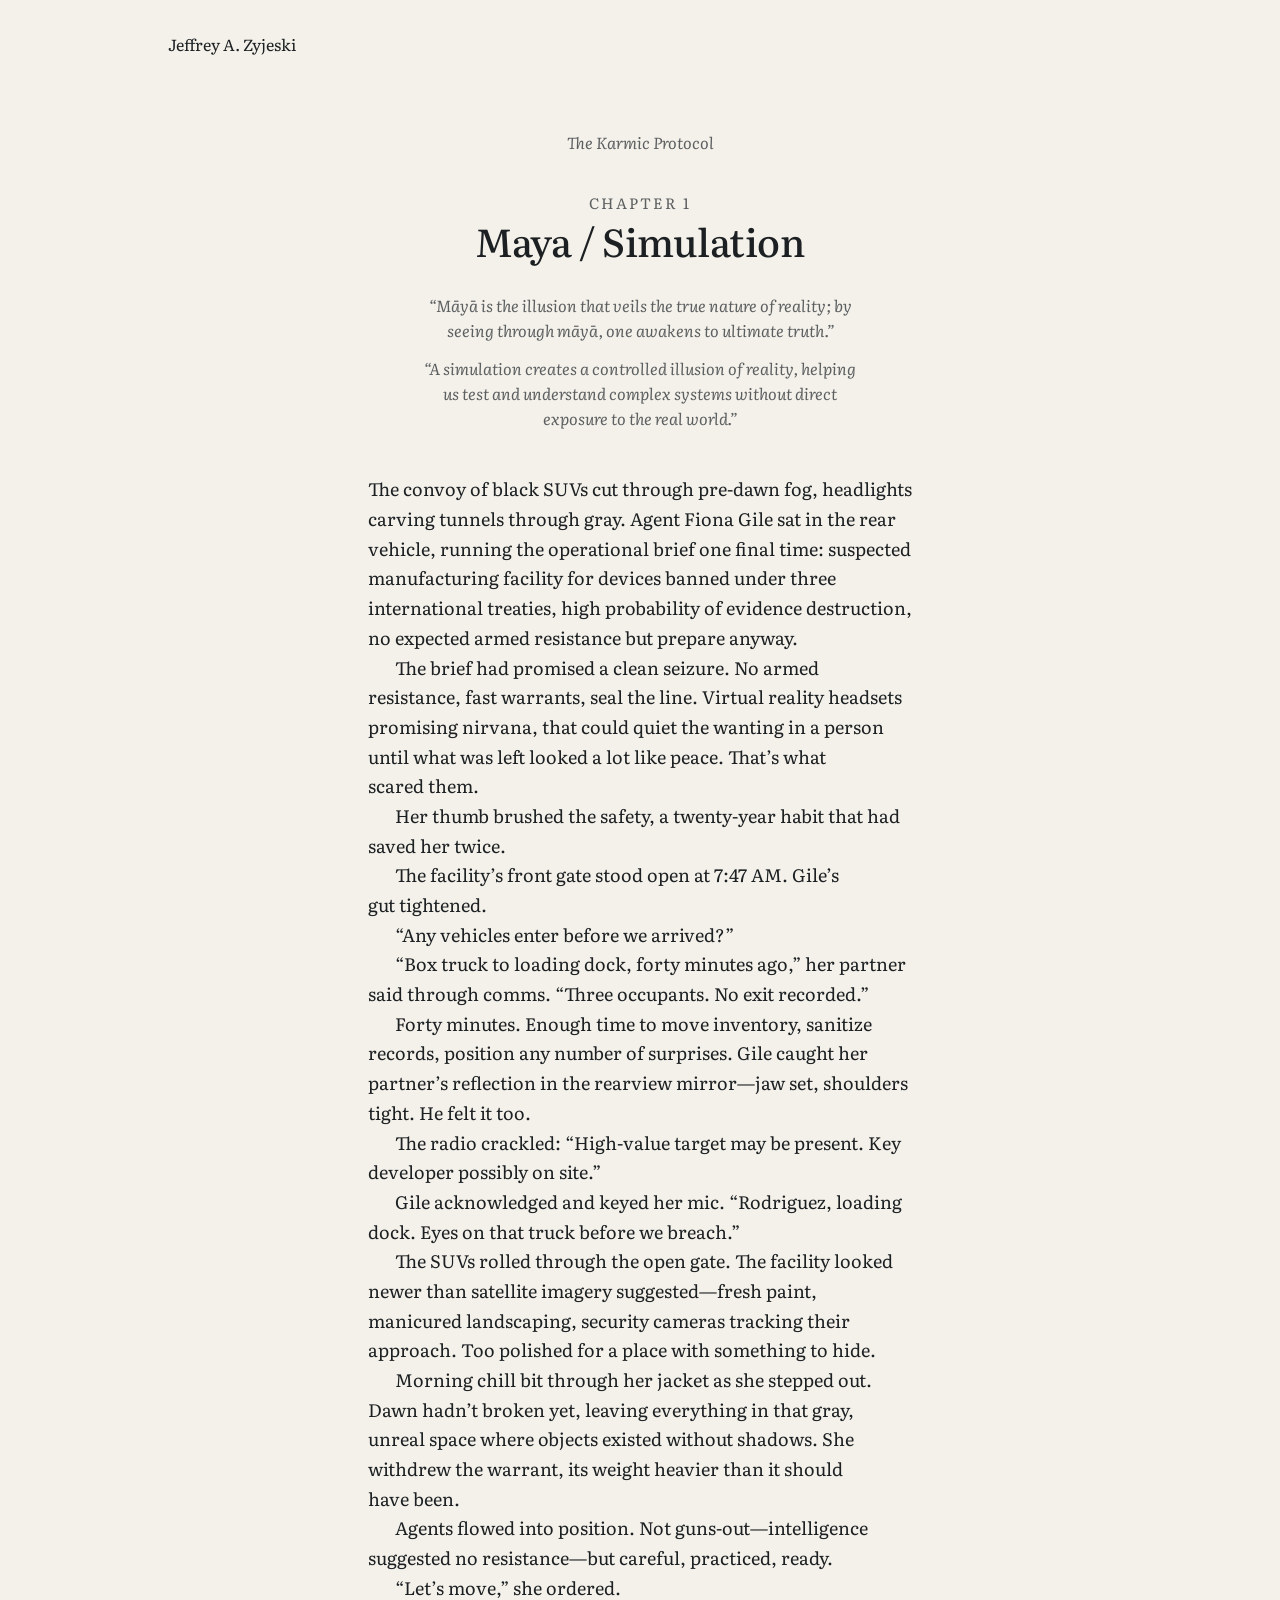
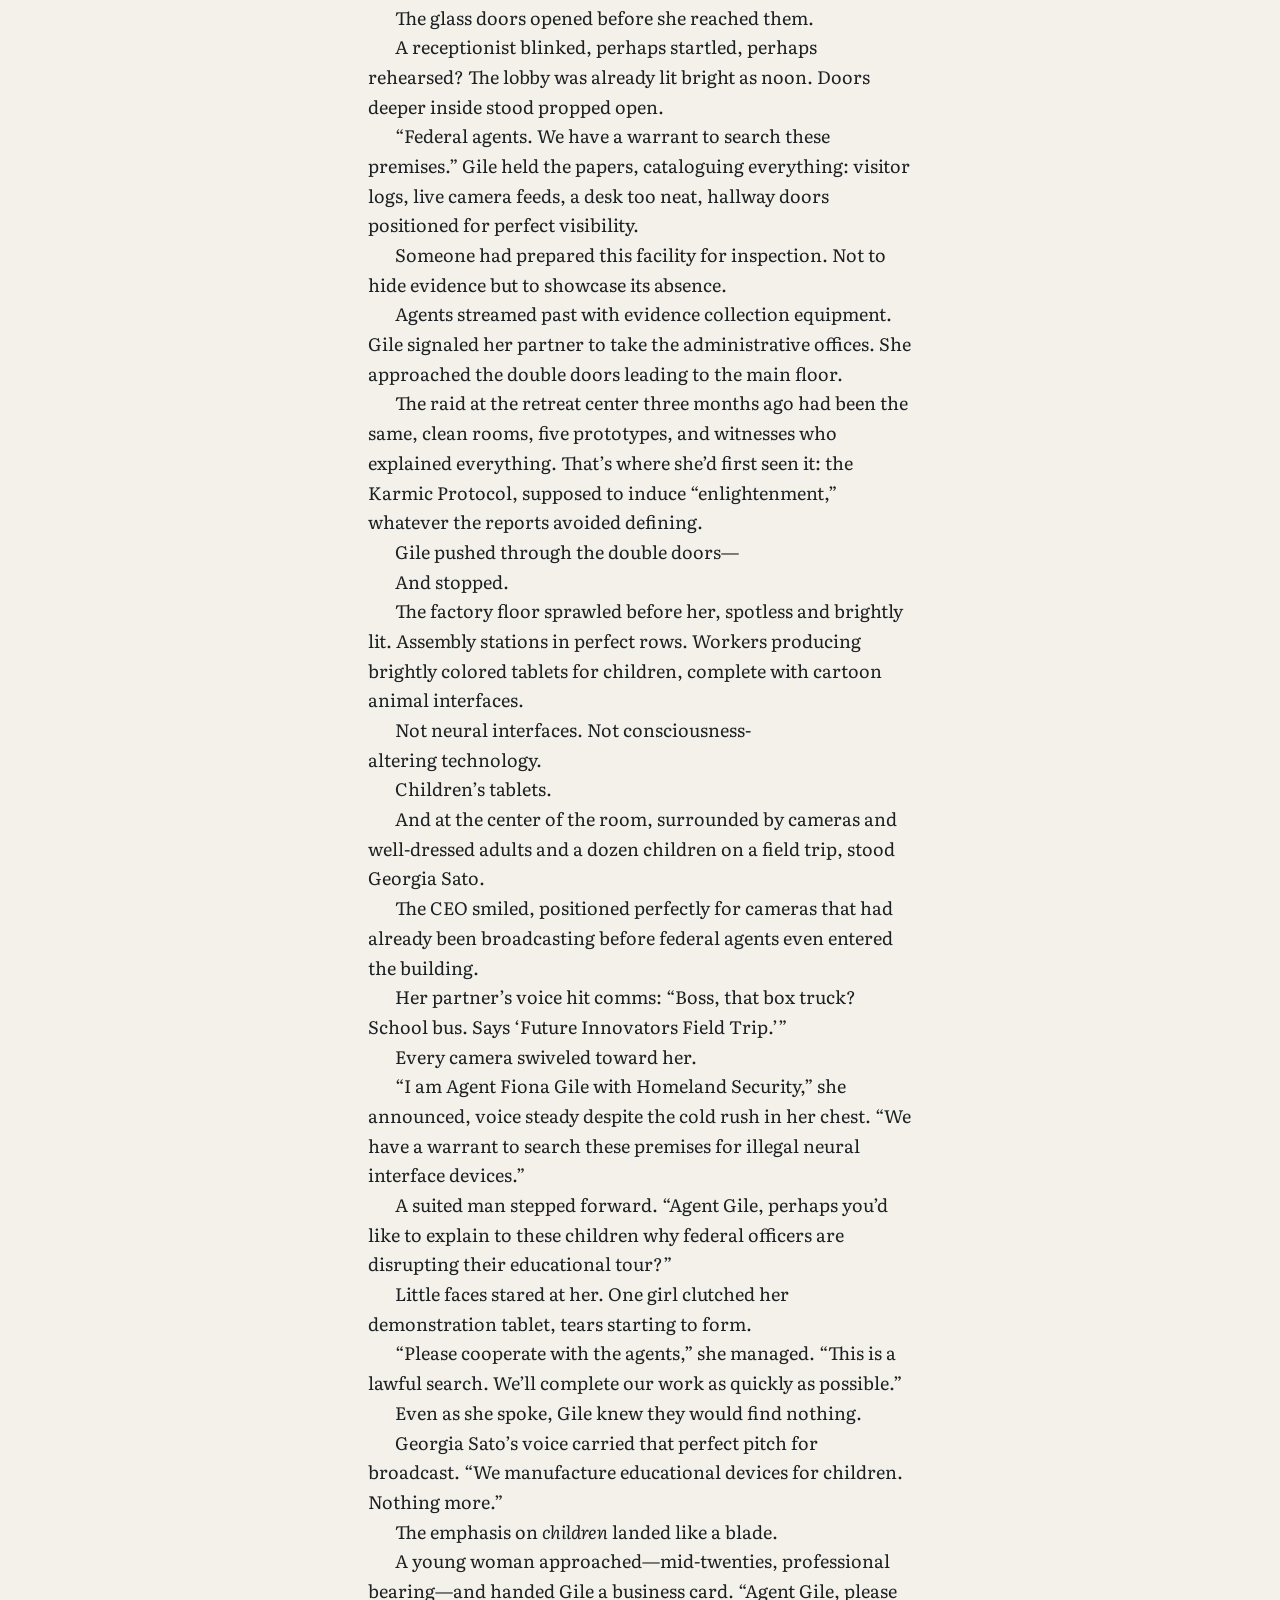
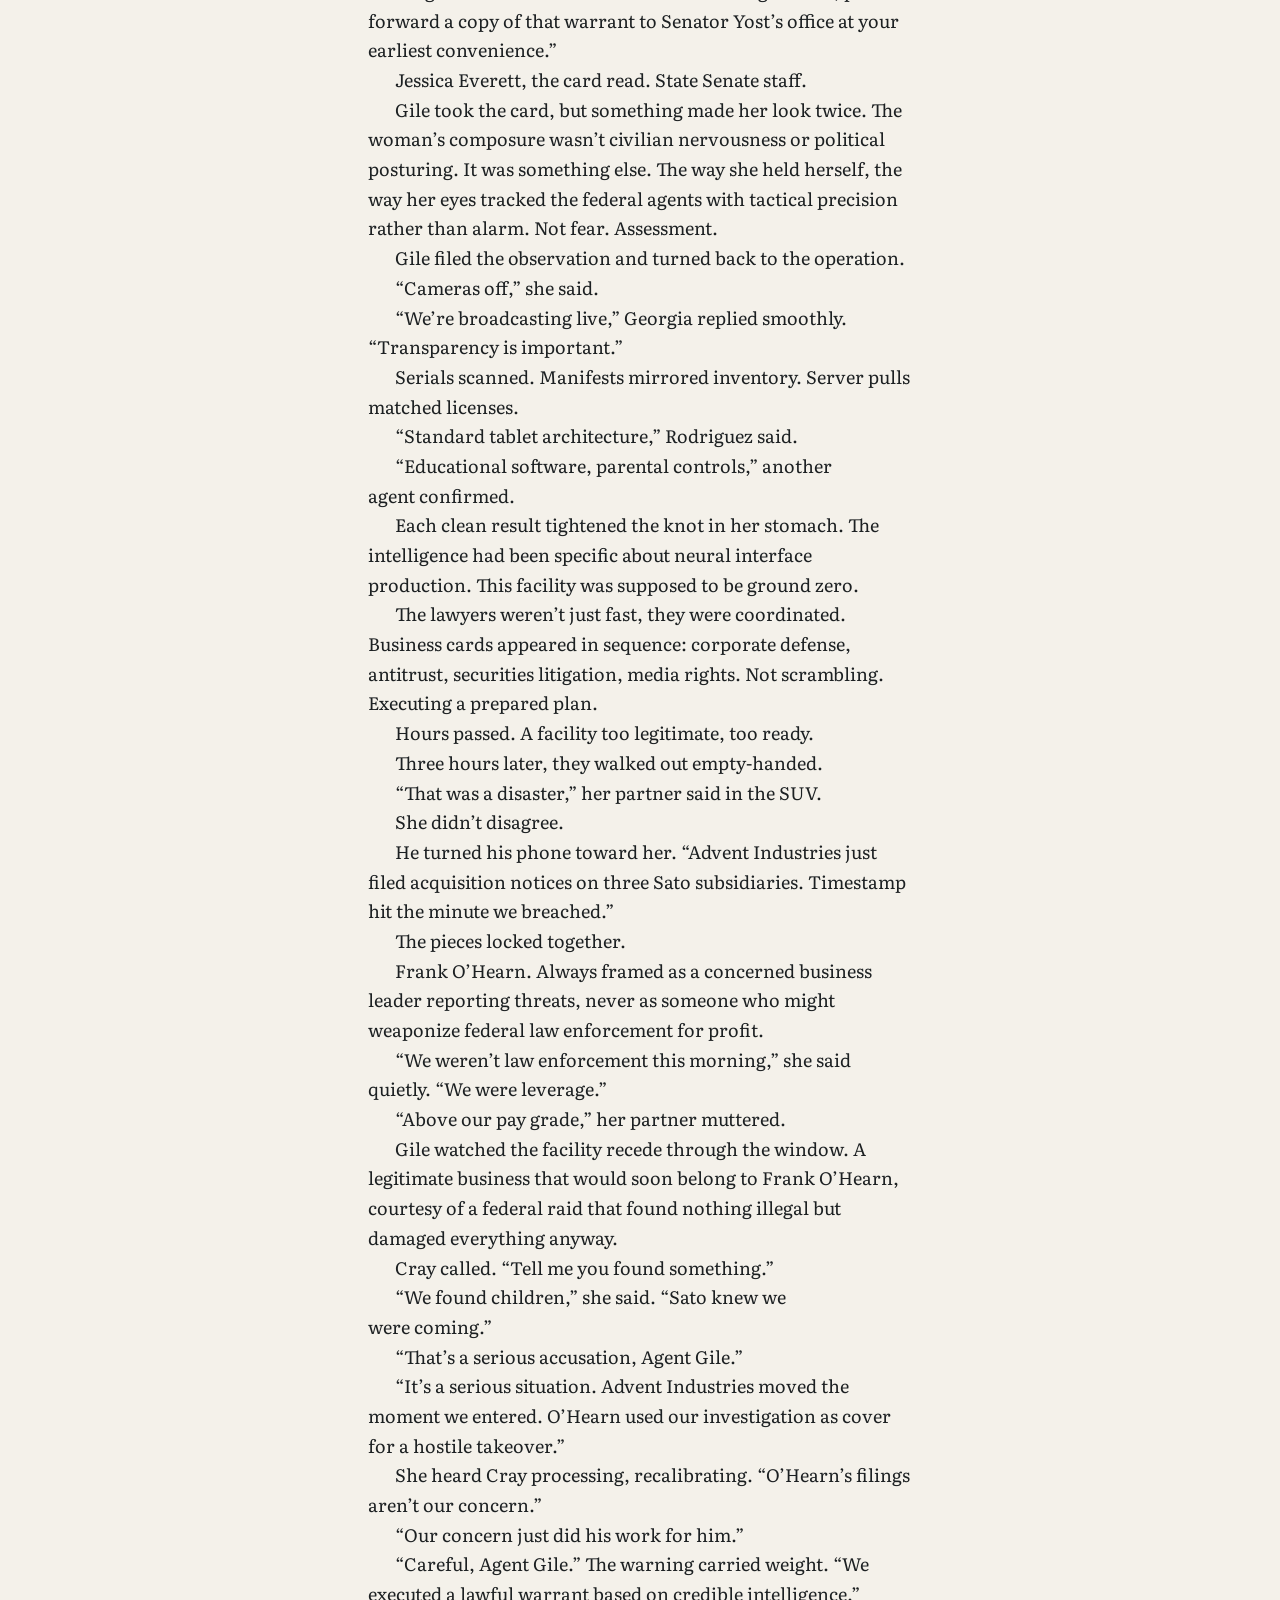
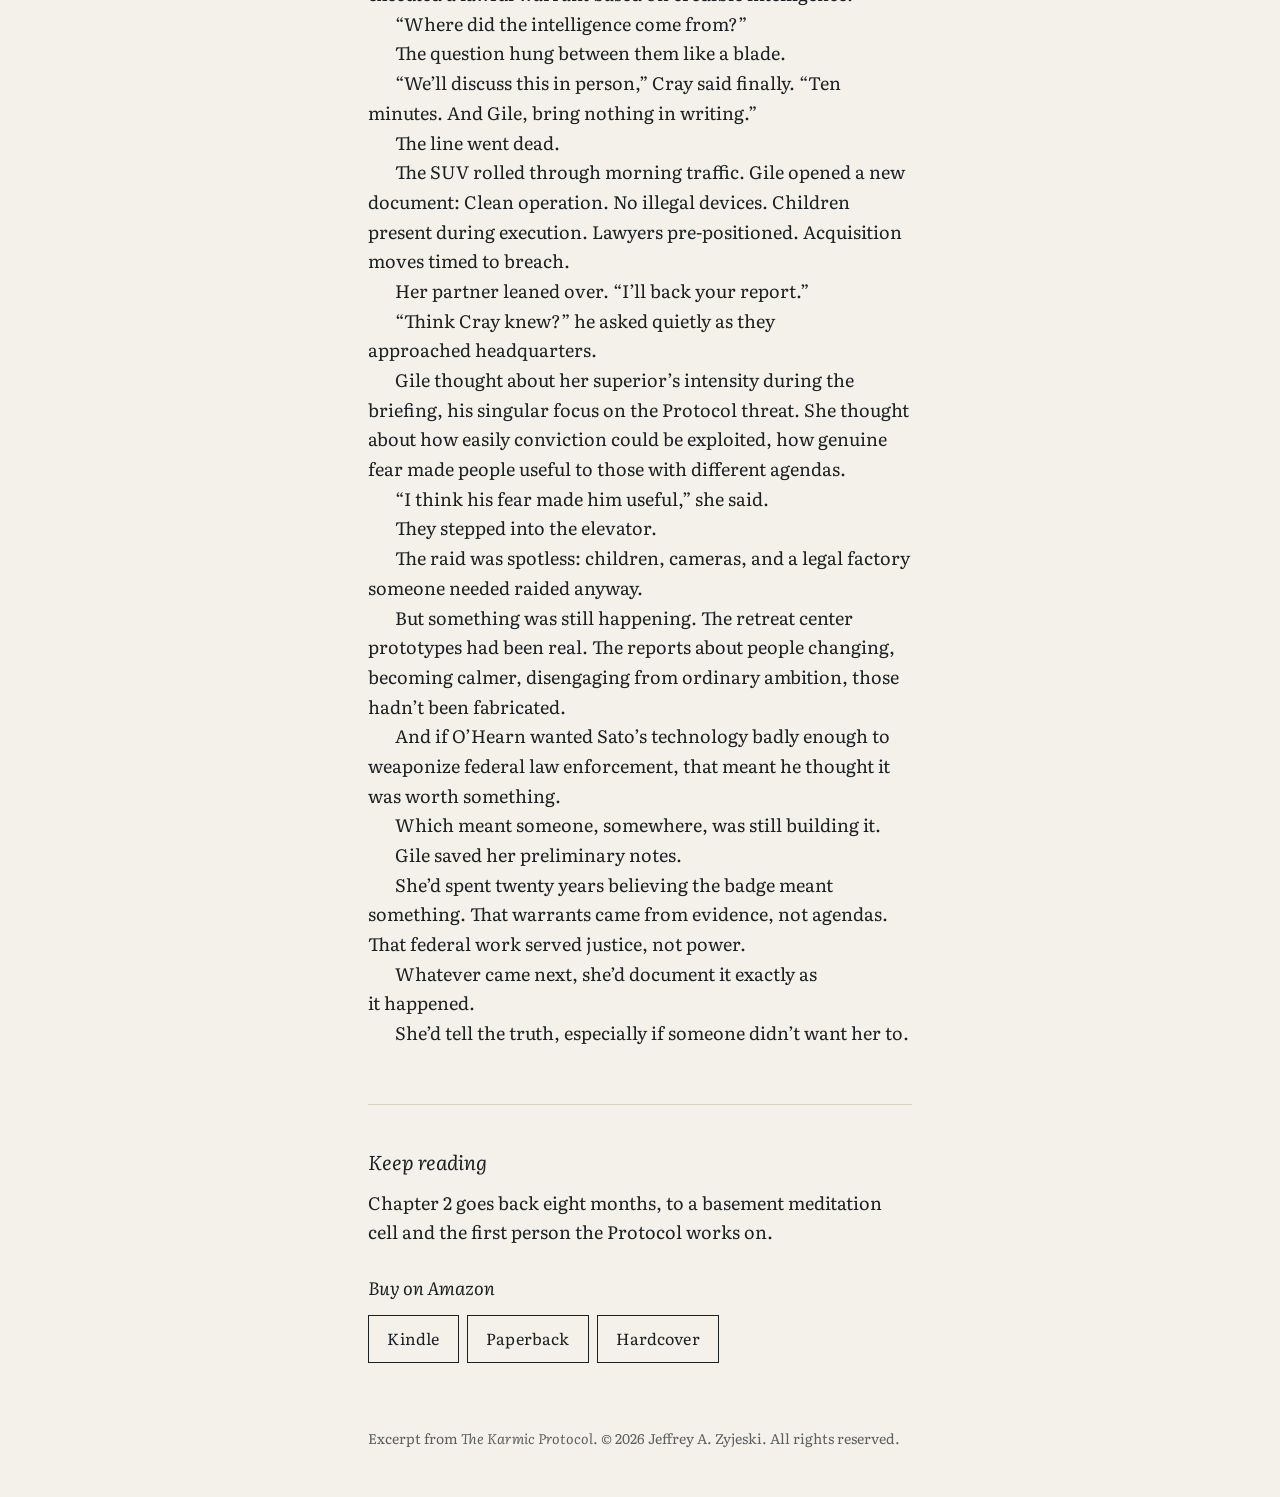
==== chapter-one.html @ 4e7bd416 "Add Chapter 1 excerpt page Full text of Chapter 1 from the KDP interior, set as book pages with the " ====
<!doctype html>
<html lang="en">
<head>
<meta charset="utf-8">
<meta name="viewport" content="width=device-width, initial-scale=1">
<title>Chapter 1 · The Karmic Protocol</title>
<meta name="description" content="Read the first chapter of The Karmic Protocol, a techno-spiritual thriller by Jeffrey A. Zyjeski.">
<link rel="canonical" href="https://thekarmicprotocol.com/chapter-one">
<link rel="preload" href="/fonts/literata-latin-opsz-normal.woff2" as="font" type="font/woff2" crossorigin>
<link rel="stylesheet" href="/styles.css">
<link rel="icon" href="/favicon.ico" sizes="48x48">
<link rel="icon" href="/icon.png" type="image/png">
<link rel="apple-touch-icon" href="/apple-touch-icon.png">
<meta name="theme-color" content="#f4f1ea">

<meta property="og:type" content="article">
<meta property="og:site_name" content="The Karmic Protocol">
<meta property="og:title" content="Chapter 1 of The Karmic Protocol">
<meta property="og:description" content="A federal raid on a factory that turns out to make children’s tablets. Read the opening chapter of Jeffrey A. Zyjeski’s techno-spiritual thriller.">
<meta property="og:url" content="https://thekarmicprotocol.com/chapter-one">
<meta property="og:image" content="https://thekarmicprotocol.com/og.jpg">
<meta property="og:image:width" content="1200">
<meta property="og:image:height" content="630">
<meta property="og:image:alt" content="Cover of The Karmic Protocol by Jeffrey A. Zyjeski">
<meta name="twitter:card" content="summary_large_image">
</head>
<body>
<div class="page">

  <header class="site-header">
    <a href="/">Jeffrey A. Zyjeski</a>
  </header>

  <main class="reading">

    <header class="chapter-head">
      <p class="from"><a href="/"><cite>The Karmic Protocol</cite></a></p>
      <h1><span class="chapter-number">Chapter 1</span> Maya / Simulation</h1>
      <div class="epigraphs">
        <p>“Māyā is the illusion that veils the true nature of reality; by seeing through māyā, one awakens to ultimate truth.”</p>
        <p>“A simulation creates a controlled illusion of reality, helping us test and understand complex systems without direct exposure to the real world.”</p>
      </div>
    </header>

    <article class="chapter-text">
        <p>The convoy of black SUVs cut through pre-dawn fog, headlights carving tunnels through gray. Agent Fiona Gile sat in the rear vehicle, running the operational brief one final time: suspected manufacturing facility for devices banned under three international treaties, high probability of evidence destruction, no expected armed resistance but prepare anyway.</p>
        <p>The brief had promised a clean seizure. No armed resistance, fast warrants, seal the line. Virtual reality headsets promising nirvana, that could quiet the wanting in a person until what was left looked a lot like peace. That’s what scared them.</p>
        <p>Her thumb brushed the safety, a twenty-year habit that had saved her twice.</p>
        <p>The facility’s front gate stood open at 7:47 AM. Gile’s gut tightened.</p>
        <p>“Any vehicles enter before we arrived?”</p>
        <p>“Box truck to loading dock, forty minutes ago,” her partner said through comms. “Three occupants. No exit recorded.”</p>
        <p>Forty minutes. Enough time to move inventory, sanitize records, position any number of surprises. Gile caught her partner’s reflection in the rearview mirror—jaw set, shoulders tight. He felt it too.</p>
        <p>The radio crackled: “High-value target may be present. Key developer possibly on site.”</p>
        <p>Gile acknowledged and keyed her mic. “Rodriguez, loading dock. Eyes on that truck before we breach.”</p>
        <p>The SUVs rolled through the open gate. The facility looked newer than satellite imagery suggested—fresh paint, manicured landscaping, security cameras tracking their approach. Too polished for a place with something to hide.</p>
        <p>Morning chill bit through her jacket as she stepped out. Dawn hadn’t broken yet, leaving everything in that gray, unreal space where objects existed without shadows. She withdrew the warrant, its weight heavier than it should have been.</p>
        <p>Agents flowed into position. Not guns-out—intelligence suggested no resistance—but careful, practiced, ready.</p>
        <p>“Let’s move,” she ordered.</p>
        <p>The glass doors opened before she reached them.</p>
        <p>A receptionist blinked, perhaps startled, perhaps rehearsed? The lobby was already lit bright as noon. Doors deeper inside stood propped open.</p>
        <p>“Federal agents. We have a warrant to search these premises.” Gile held the papers, cataloguing everything: visitor logs, live camera feeds, a desk too neat, hallway doors positioned for perfect visibility.</p>
        <p>Someone had prepared this facility for inspection. Not to hide evidence but to showcase its absence.</p>
        <p>Agents streamed past with evidence collection equipment. Gile signaled her partner to take the administrative offices. She approached the double doors leading to the main floor.</p>
        <p>The raid at the retreat center three months ago had been the same, clean rooms, five prototypes, and witnesses who explained everything. That’s where she’d first seen it: the Karmic Protocol, supposed to induce “enlightenment,” whatever the reports avoided defining.</p>
        <p>Gile pushed through the double doors—</p>
        <p>And stopped.</p>
        <p>The factory floor sprawled before her, spotless and brightly lit. Assembly stations in perfect rows. Workers producing brightly colored tablets for children, complete with cartoon animal interfaces.</p>
        <p>Not neural interfaces. Not consciousness-altering technology.</p>
        <p>Children’s tablets.</p>
        <p>And at the center of the room, surrounded by cameras and well-dressed adults and a dozen children on a field trip, stood Georgia Sato.</p>
        <p>The CEO smiled, positioned perfectly for cameras that had already been broadcasting before federal agents even entered the building.</p>
        <p>Her partner’s voice hit comms: “Boss, that box truck? School bus. Says ‘Future Innovators Field Trip.’”</p>
        <p>Every camera swiveled toward her.</p>
        <p>“I am Agent Fiona Gile with Homeland Security,” she announced, voice steady despite the cold rush in her chest. “We have a warrant to search these premises for illegal neural interface devices.”</p>
        <p>A suited man stepped forward. “Agent Gile, perhaps you’d like to explain to these children why federal officers are disrupting their educational tour?”</p>
        <p>Little faces stared at her. One girl clutched her demonstration tablet, tears starting to form.</p>
        <p>“Please cooperate with the agents,” she managed. “This is a lawful search. We’ll complete our work as quickly as possible.”</p>
        <p>Even as she spoke, Gile knew they would find nothing.</p>
        <p>Georgia Sato’s voice carried that perfect pitch for broadcast. “We manufacture educational devices for children. Nothing more.”</p>
        <p>The emphasis on <em>children</em> landed like a blade.</p>
        <p>A young woman approached—mid-twenties, professional bearing—and handed Gile a business card. “Agent Gile, please forward a copy of that warrant to Senator Yost’s office at your earliest convenience.”</p>
        <p>Jessica Everett, the card read. State Senate staff.</p>
        <p>Gile took the card, but something made her look twice. The woman’s composure wasn’t civilian nervousness or political posturing. It was something else. The way she held herself, the way her eyes tracked the federal agents with tactical precision rather than alarm. Not fear. Assessment.</p>
        <p>Gile filed the observation and turned back to the operation.</p>
        <p>“Cameras off,” she said.</p>
        <p>“We’re broadcasting live,” Georgia replied smoothly. “Transparency is important.”</p>
        <p>Serials scanned. Manifests mirrored inventory. Server pulls matched licenses.</p>
        <p>“Standard tablet architecture,” Rodriguez said.</p>
        <p>“Educational software, parental controls,” another agent confirmed.</p>
        <p>Each clean result tightened the knot in her stomach. The intelligence had been specific about neural interface production. This facility was supposed to be ground zero.</p>
        <p>The lawyers weren’t just fast, they were coordinated. Business cards appeared in sequence: corporate defense, antitrust, securities litigation, media rights. Not scrambling. Executing a prepared plan.</p>
        <p>Hours passed. A facility too legitimate, too ready.</p>
        <p>Three hours later, they walked out empty-handed.</p>
        <p>“That was a disaster,” her partner said in the SUV.</p>
        <p>She didn’t disagree.</p>
        <p>He turned his phone toward her. “Advent Industries just filed acquisition notices on three Sato subsidiaries. Timestamp hit the minute we breached.”</p>
        <p>The pieces locked together.</p>
        <p>Frank O’Hearn. Always framed as a concerned business leader reporting threats, never as someone who might weaponize federal law enforcement for profit.</p>
        <p>“We weren’t law enforcement this morning,” she said quietly. “We were leverage.”</p>
        <p>“Above our pay grade,” her partner muttered.</p>
        <p>Gile watched the facility recede through the window. A legitimate business that would soon belong to Frank O’Hearn, courtesy of a federal raid that found nothing illegal but damaged everything anyway.</p>
        <p>Cray called. “Tell me you found something.”</p>
        <p>“We found children,” she said. “Sato knew we were coming.”</p>
        <p>“That’s a serious accusation, Agent Gile.”</p>
        <p>“It’s a serious situation. Advent Industries moved the moment we entered. O’Hearn used our investigation as cover for a hostile takeover.”</p>
        <p>She heard Cray processing, recalibrating. “O’Hearn’s filings aren’t our concern.”</p>
        <p>“Our concern just did his work for him.”</p>
        <p>“Careful, Agent Gile.” The warning carried weight. “We executed a lawful warrant based on credible intelligence.”</p>
        <p>“Where did the intelligence come from?”</p>
        <p>The question hung between them like a blade.</p>
        <p>“We’ll discuss this in person,” Cray said finally. “Ten minutes. And Gile, bring nothing in writing.”</p>
        <p>The line went dead.</p>
        <p>The SUV rolled through morning traffic. Gile opened a new document: Clean operation. No illegal devices. Children present during execution. Lawyers pre-positioned. Acquisition moves timed to breach.</p>
        <p>Her partner leaned over. “I’ll back your report.”</p>
        <p>“Think Cray knew?” he asked quietly as they approached headquarters.</p>
        <p>Gile thought about her superior’s intensity during the briefing, his singular focus on the Protocol threat. She thought about how easily conviction could be exploited, how genuine fear made people useful to those with different agendas.</p>
        <p>“I think his fear made him useful,” she said.</p>
        <p>They stepped into the elevator.</p>
        <p>The raid was spotless: children, cameras, and a legal factory someone needed raided anyway.</p>
        <p>But something was still happening. The retreat center prototypes had been real. The reports about people changing, becoming calmer, disengaging from ordinary ambition, those hadn’t been fabricated.</p>
        <p>And if O’Hearn wanted Sato’s technology badly enough to weaponize federal law enforcement, that meant he thought it was worth something.</p>
        <p>Which meant someone, somewhere, was still building it.</p>
        <p>Gile saved her preliminary notes.</p>
        <p>She’d spent twenty years believing the badge meant something. That warrants came from evidence, not agendas. That federal work served justice, not power.</p>
        <p>Whatever came next, she’d document it exactly as it happened.</p>
        <p>She’d tell the truth, especially if someone didn’t want her to.</p>
    </article>

    <section class="chapter-end" aria-labelledby="keep-reading">
      <h2 id="keep-reading">Keep reading</h2>
      <p>Chapter 2 goes back eight months, to a basement meditation cell and the first person the Protocol works on.</p>
      <div class="buy">
        <p class="buy-label">Buy on Amazon</p>
        <ul class="formats">
          <li><a href="https://www.amazon.com/dp/B0HM5BKGX6">Kindle</a></li>
          <li><a href="https://www.amazon.com/dp/B0HM5CNZNL">Paperback</a></li>
          <li><a href="https://www.amazon.com/dp/B0HM5FPMXP">Hardcover</a></li>
        </ul>
      </div>
    </section>

    <footer class="site-footer">
      <p>Excerpt from <cite>The Karmic Protocol</cite>. © 2026 Jeffrey A. Zyjeski. All rights reserved.</p>
    </footer>

  </main>

</div>
</body>
</html>
---- styles.css ----
@font-face {
  font-family: "Literata";
  src: url("/fonts/literata-latin-opsz-normal.woff2") format("woff2");
  font-weight: 200 900;
  font-style: normal;
  font-display: swap;
}

@font-face {
  font-family: "Literata";
  src: url("/fonts/literata-latin-opsz-italic.woff2") format("woff2");
  font-weight: 200 900;
  font-style: italic;
  font-display: swap;
}

/* Colors are taken from the cover: the charcoal of the background and the
   gold of the title, darkened enough to read on paper. */
:root {
  --paper: #f4f1ea;
  --ink: #1c2022;
  --muted: #5c5f60;
  --rule: #d9d3c5;
  --gold: #7a5c22;
  --cover-col: 20rem;
  --measure: 34rem;
}

*,
*::before,
*::after {
  box-sizing: border-box;
}

html {
  -webkit-text-size-adjust: 100%;
  text-size-adjust: 100%;
}

body {
  margin: 0;
  background: var(--paper);
  color: var(--ink);
  font-family: "Literata", Georgia, "Times New Roman", serif;
  font-size: 1.125rem;
  line-height: 1.6;
  font-optical-sizing: auto;
  font-kerning: normal;
  text-rendering: optimizeLegibility;
}

::selection {
  background: #e8dbb4;
}

a {
  color: inherit;
  text-decoration-color: var(--gold);
  text-decoration-thickness: 1px;
  text-underline-offset: 0.18em;
}

a:hover {
  text-decoration-color: currentColor;
}

a:focus-visible {
  outline: 2px solid var(--gold);
  outline-offset: 3px;
}

p {
  margin: 0;
  text-wrap: pretty;
}

.page {
  max-width: 62rem;
  margin: 0 auto;
  padding: 0 1.5rem;
}

.site-header {
  padding-top: 2rem;
  font-size: 1rem;
}

.site-header a {
  text-decoration: none;
}

.layout {
  display: grid;
  grid-template-columns: minmax(0, var(--cover-col)) minmax(0, var(--measure));
  grid-template-areas:
    "cover  book"
    ".      author"
    ".      footer";
  column-gap: clamp(2.5rem, 6vw, 5rem);
  align-items: start;
  padding-top: clamp(2.5rem, 7vw, 4.5rem);
}

.cover {
  grid-area: cover;
  margin: 0;
}

.cover img {
  display: block;
  width: 100%;
  height: auto;
  box-shadow:
    0 1px 2px rgba(20, 24, 26, 0.14),
    0 14px 30px -10px rgba(20, 24, 26, 0.4);
}

.book {
  grid-area: book;
}

h1 {
  margin: 0;
  font-size: clamp(2.25rem, 4.4vw, 3.15rem);
  font-weight: 500;
  line-height: 1.05;
  letter-spacing: -0.012em;
  text-wrap: balance;
}

.kind {
  margin: 0.6rem 0 2rem;
  color: var(--muted);
  font-style: italic;
}

.blurb p + p {
  margin-top: 1em;
}

.buy {
  margin-top: 2.25rem;
}

.buy-label {
  margin-bottom: 0.75rem;
  font-style: italic;
}

.formats {
  display: flex;
  flex-wrap: wrap;
  gap: 0.5rem;
  margin: 0;
  padding: 0;
  list-style: none;
}

.formats a {
  display: block;
  padding: 0.6rem 1.15rem 0.65rem;
  border: 1px solid var(--ink);
  font-size: 1rem;
  letter-spacing: 0.01em;
  text-decoration: none;
}

.formats a:hover {
  background: var(--ink);
  color: var(--paper);
}

.details {
  margin-top: 1.5rem;
  color: var(--muted);
  font-size: 0.9375rem;
  line-height: 1.55;
  font-variant-numeric: lining-nums;
}

.author {
  grid-area: author;
  display: grid;
  grid-template-columns: 8rem minmax(0, 1fr);
  column-gap: 1.75rem;
  align-items: start;
  margin-top: 4rem;
  padding-top: 2.5rem;
  border-top: 1px solid var(--rule);
}

.portrait {
  margin-top: 0.45rem;
}

.portrait img {
  display: block;
  width: 100%;
  height: auto;
}

.contact {
  margin-top: 1em;
}

h2 {
  margin: 0 0 0.75rem;
  font-size: 1.25rem;
  font-weight: 400;
  font-style: italic;
}

.site-footer {
  grid-area: footer;
  padding: 4rem 0 3rem;
  color: var(--muted);
  font-size: 0.875rem;
}

.read-link {
  margin-top: 1.75rem;
}

/* Chapter excerpt */
.reading {
  max-width: var(--measure);
  margin: 0 auto;
  padding-top: clamp(2.5rem, 7vw, 4.5rem);
}

.chapter-head {
  margin-bottom: 2.75rem;
  text-align: center;
}

.from {
  margin-bottom: 2.5rem;
  color: var(--muted);
  font-size: 1rem;
}

.from a {
  text-decoration: none;
}

.from a:hover {
  text-decoration: underline;
  text-decoration-color: var(--gold);
}

.chapter-head h1 {
  font-size: clamp(1.75rem, 4.5vw, 2.4rem);
}

.chapter-number {
  display: block;
  margin-bottom: 0.6rem;
  color: var(--muted);
  font-size: 0.9375rem;
  font-weight: 400;
  letter-spacing: 0.14em;
  text-transform: uppercase;
}

.epigraphs {
  max-width: 27rem;
  margin: 2rem auto 0;
  color: var(--muted);
  font-size: 1rem;
  font-style: italic;
  line-height: 1.55;
}

.epigraphs p + p {
  margin-top: 0.85rem;
}

.chapter-text {
  line-height: 1.65;
}

.chapter-text p + p {
  text-indent: 1.5em;
}

.chapter-end {
  margin-top: 3.5rem;
  padding-top: 2.5rem;
  border-top: 1px solid var(--rule);
}

.chapter-end .buy {
  margin-top: 1.75rem;
}

/* 404 page */
.missing {
  grid-area: book;
}

.missing p + p {
  margin-top: 1em;
}

@media (max-width: 50rem) {
  .layout {
    grid-template-columns: minmax(0, 1fr);
    grid-template-areas:
      "cover"
      "book"
      "author"
      "footer";
    padding-top: 2rem;
  }

  .cover {
    width: min(15rem, 70%);
    margin-bottom: 2.5rem;
  }

  .author {
    grid-template-columns: minmax(0, 1fr);
    margin-top: 3rem;
  }

  .portrait {
    width: 8rem;
    margin: 0 0 1.5rem;
  }

  .formats a {
    padding-inline: 0.85rem;
  }
}

@media print {
  .buy {
    display: none;
  }

  .cover img {
    box-shadow: none;
  }
}
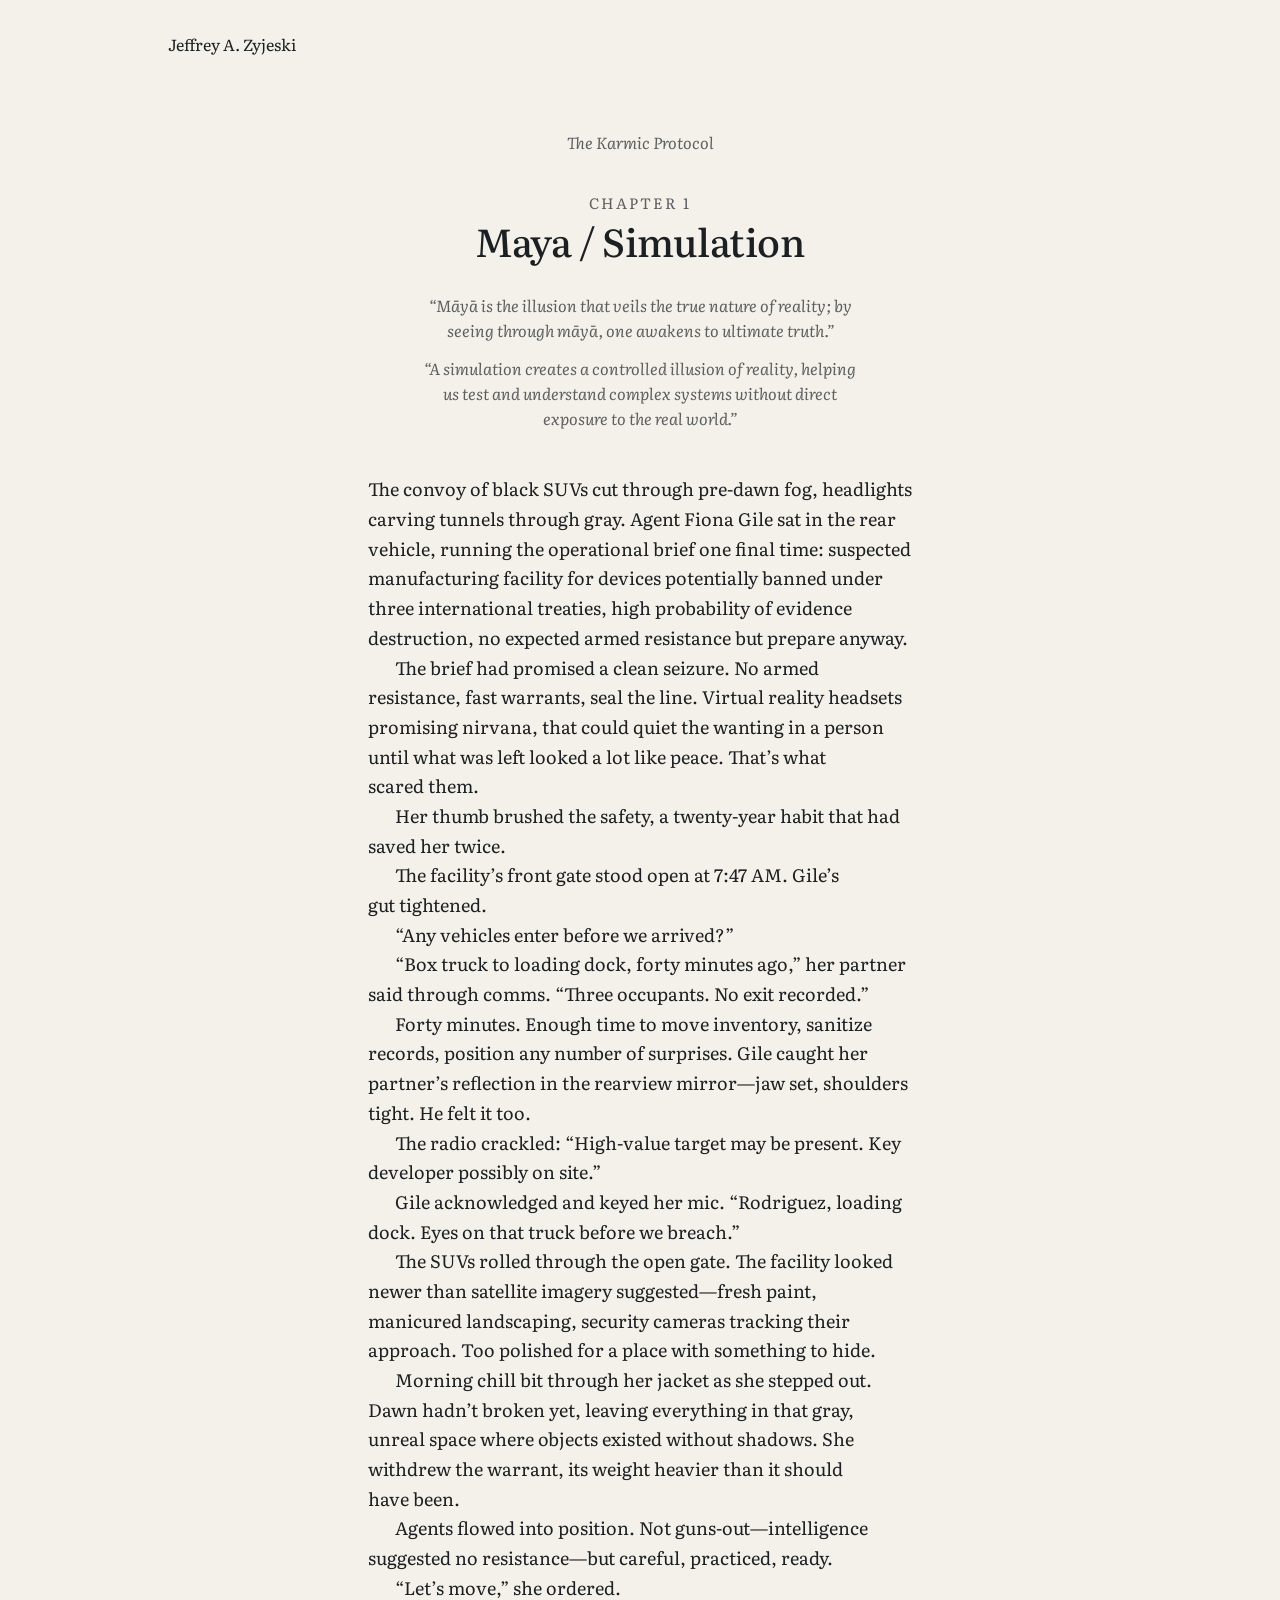
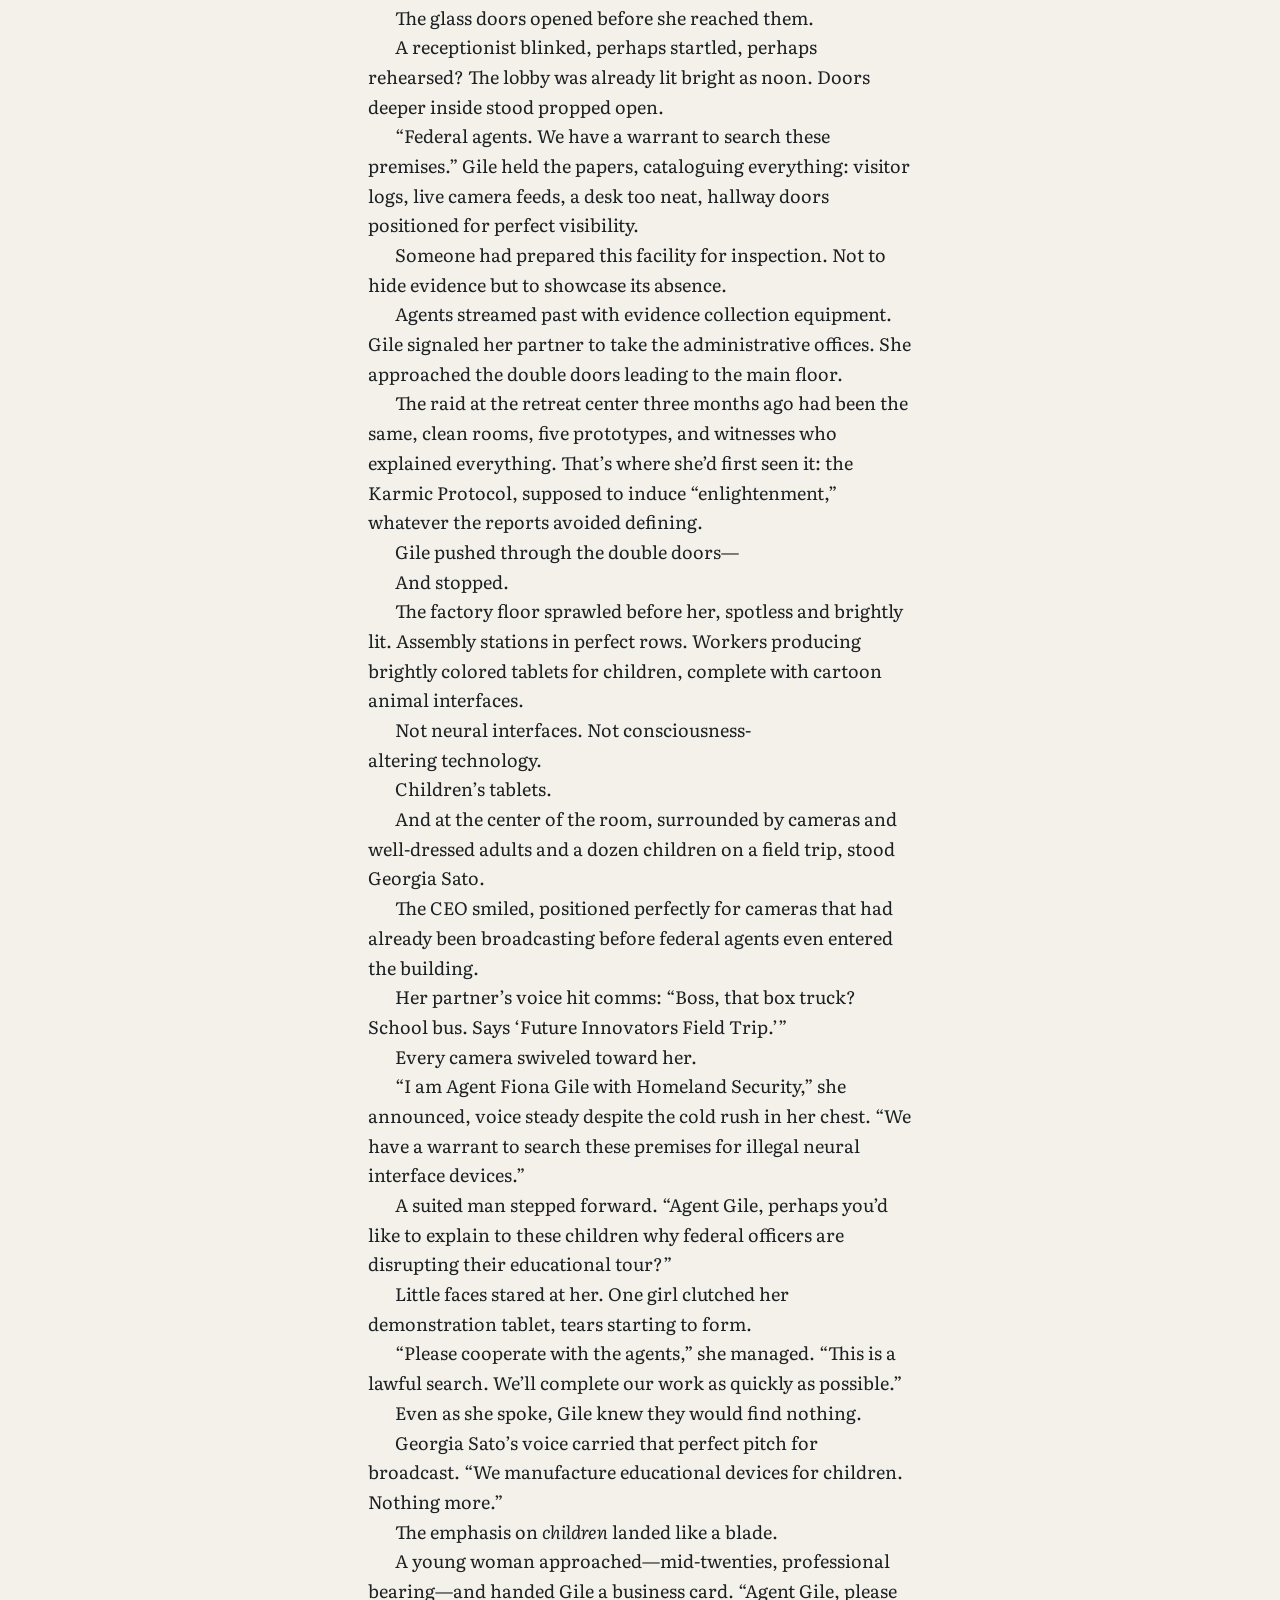
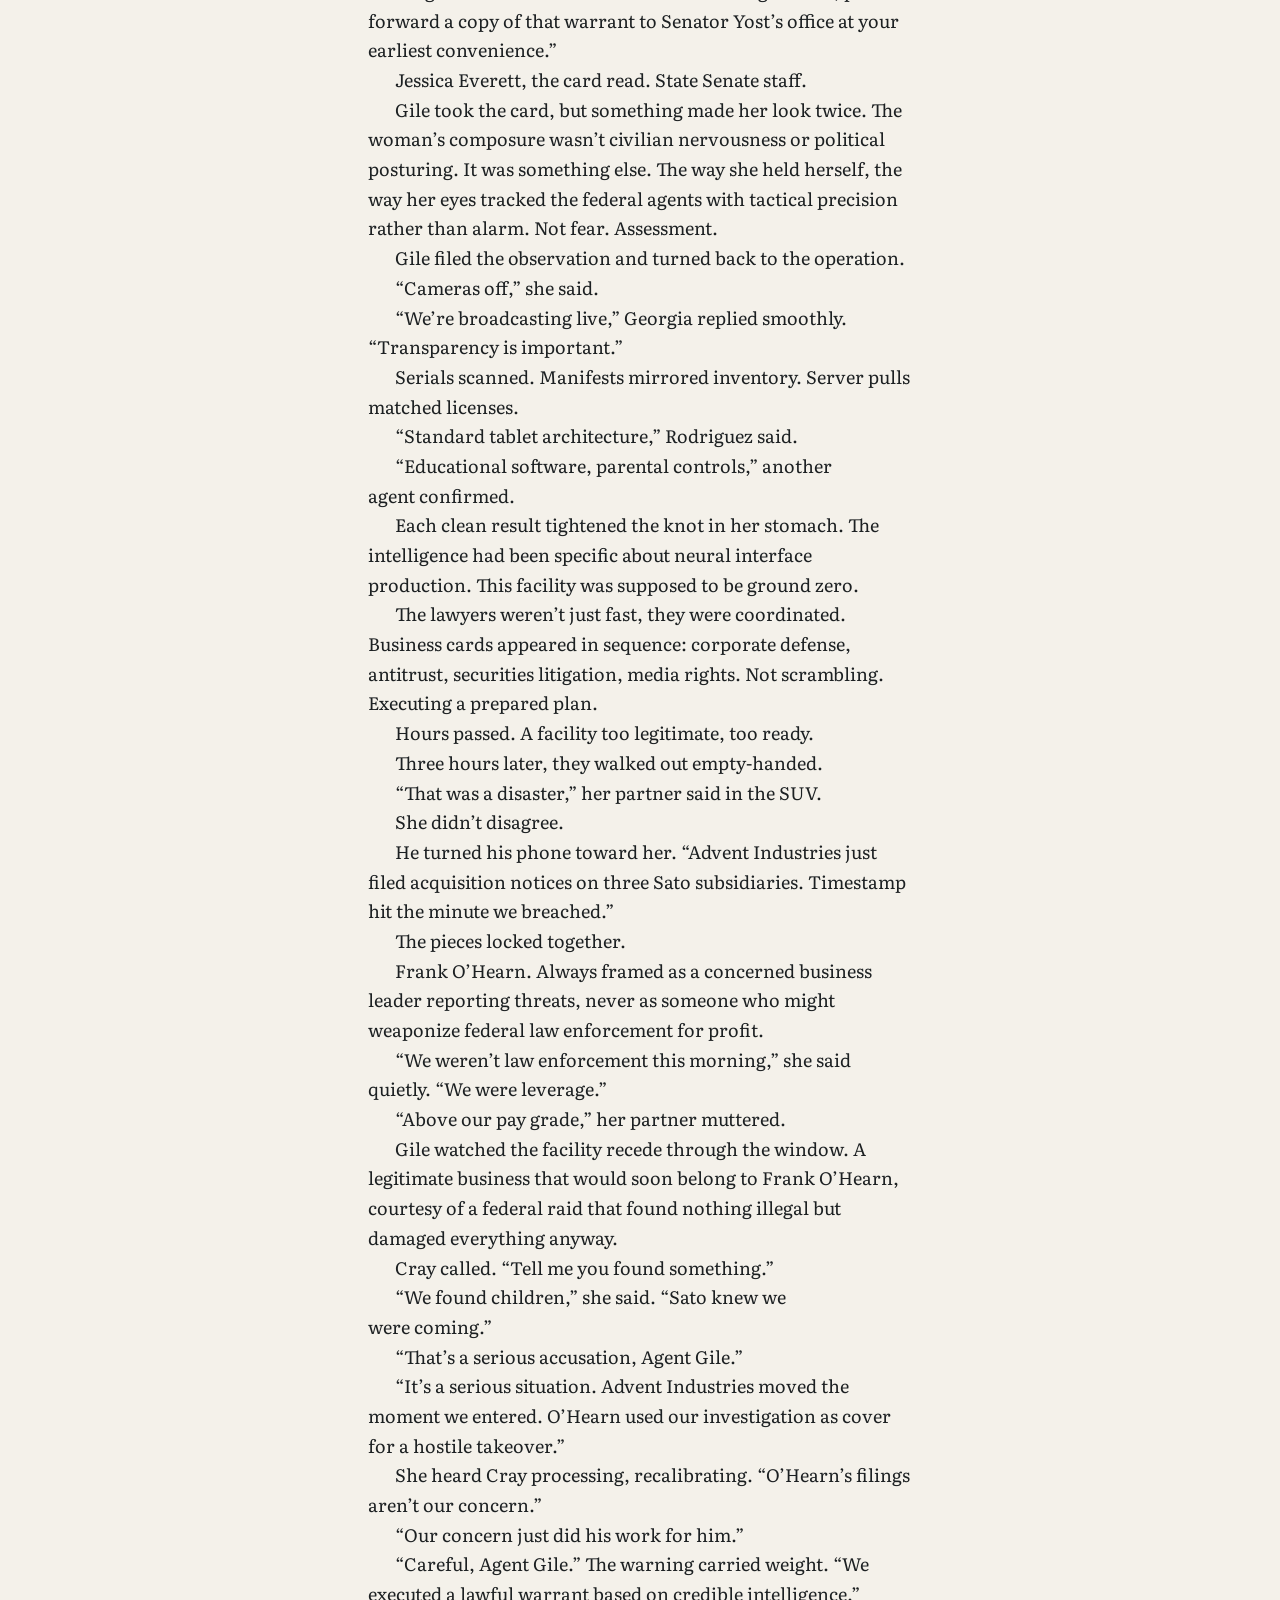
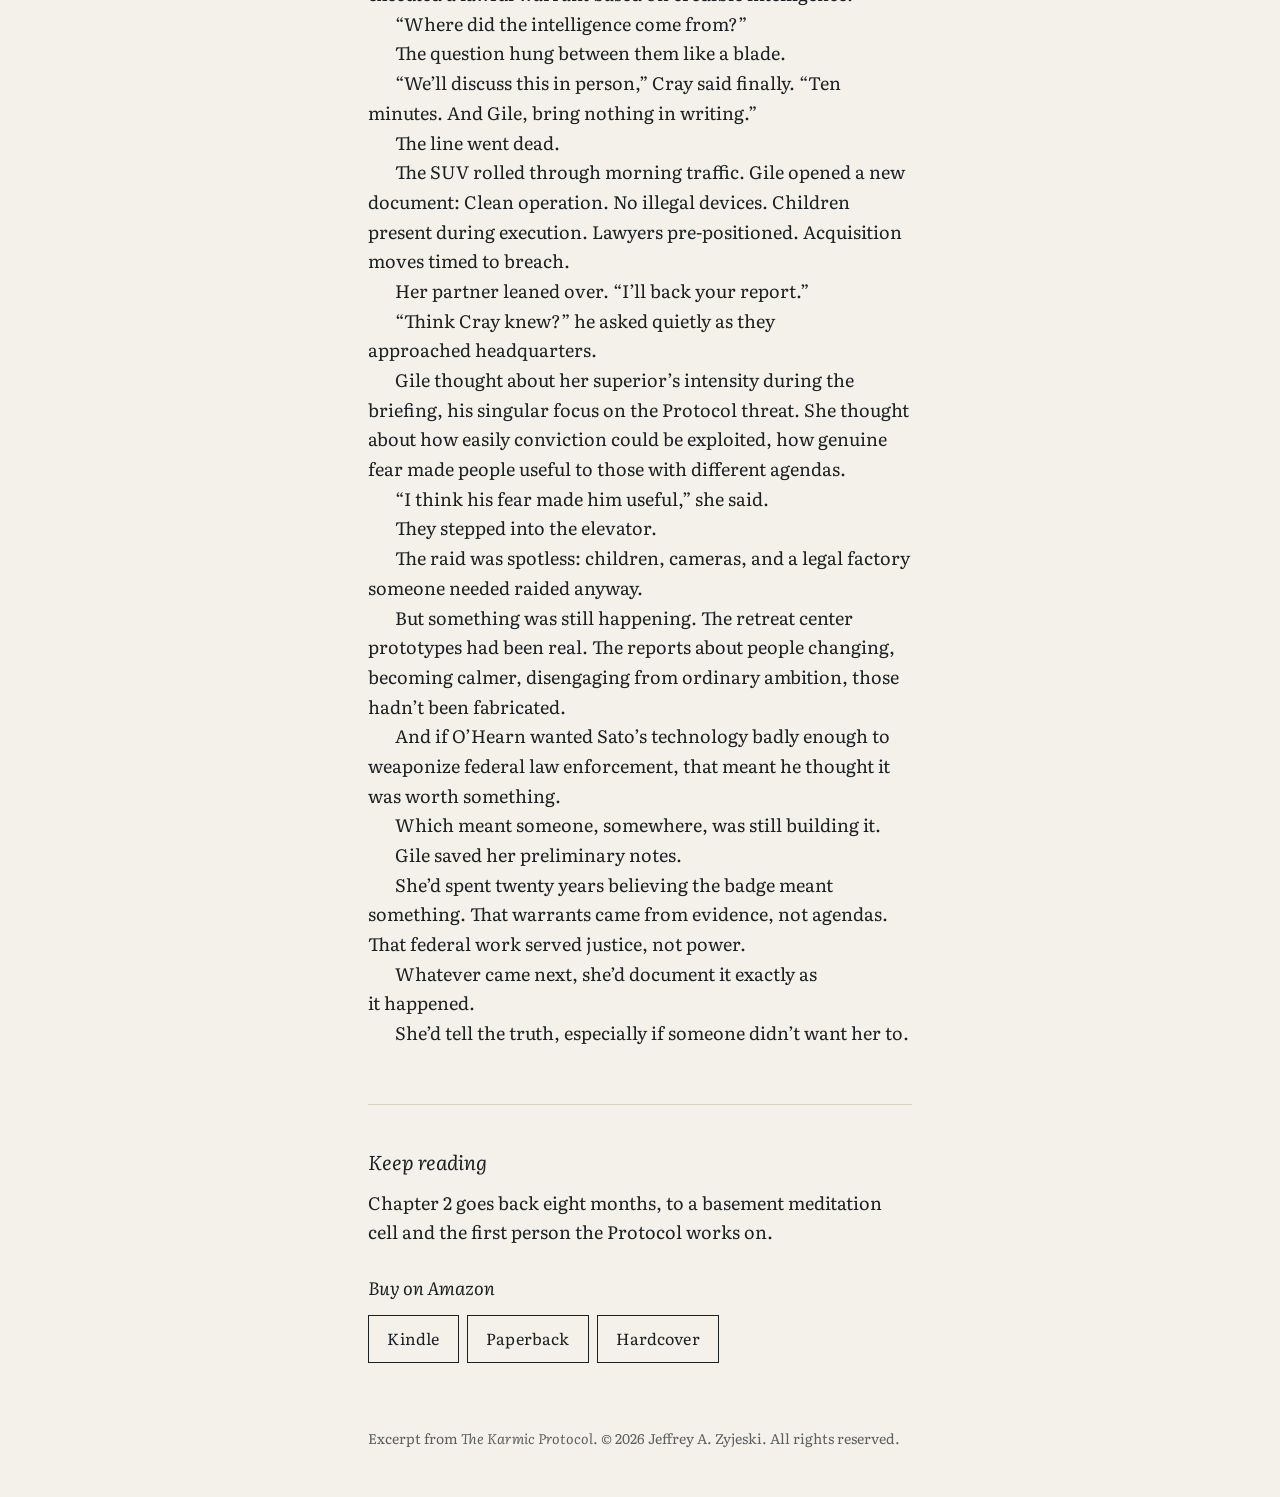
==== commit f1c81ab7: "Excerpt: 'potentially banned' to match the corrected interior Co-Authored-By: Claude Opus 5.5 <norep" ====
--- a/chapter-one.html
+++ b/chapter-one.html
@@ -43,7 +43,7 @@
     </header>
 
     <article class="chapter-text">
-        <p>The convoy of black SUVs cut through pre-dawn fog, headlights carving tunnels through gray. Agent Fiona Gile sat in the rear vehicle, running the operational brief one final time: suspected manufacturing facility for devices banned under three international treaties, high probability of evidence destruction, no expected armed resistance but prepare anyway.</p>
+        <p>The convoy of black SUVs cut through pre-dawn fog, headlights carving tunnels through gray. Agent Fiona Gile sat in the rear vehicle, running the operational brief one final time: suspected manufacturing facility for devices potentially banned under three international treaties, high probability of evidence destruction, no expected armed resistance but prepare anyway.</p>
         <p>The brief had promised a clean seizure. No armed resistance, fast warrants, seal the line. Virtual reality headsets promising nirvana, that could quiet the wanting in a person until what was left looked a lot like peace. That’s what scared them.</p>
         <p>Her thumb brushed the safety, a twenty-year habit that had saved her twice.</p>
         <p>The facility’s front gate stood open at 7:47 AM. Gile’s gut tightened.</p>
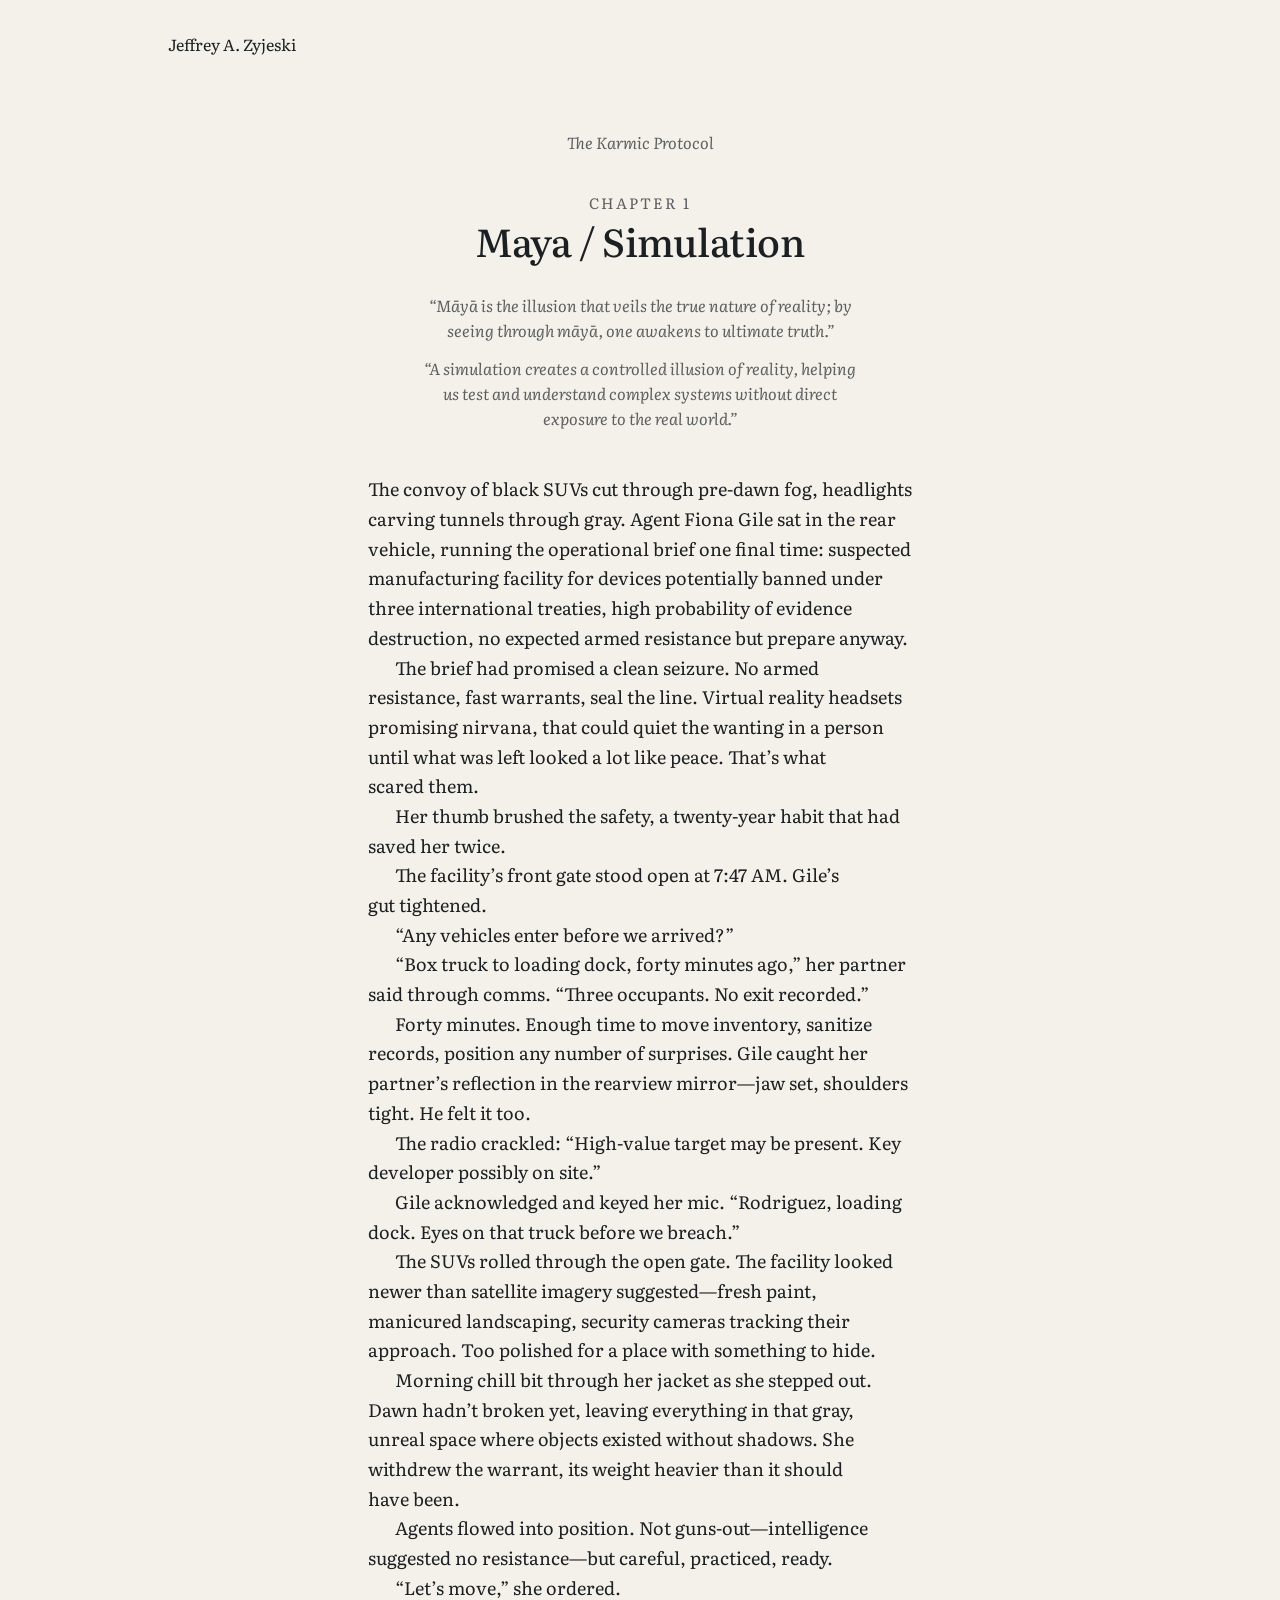
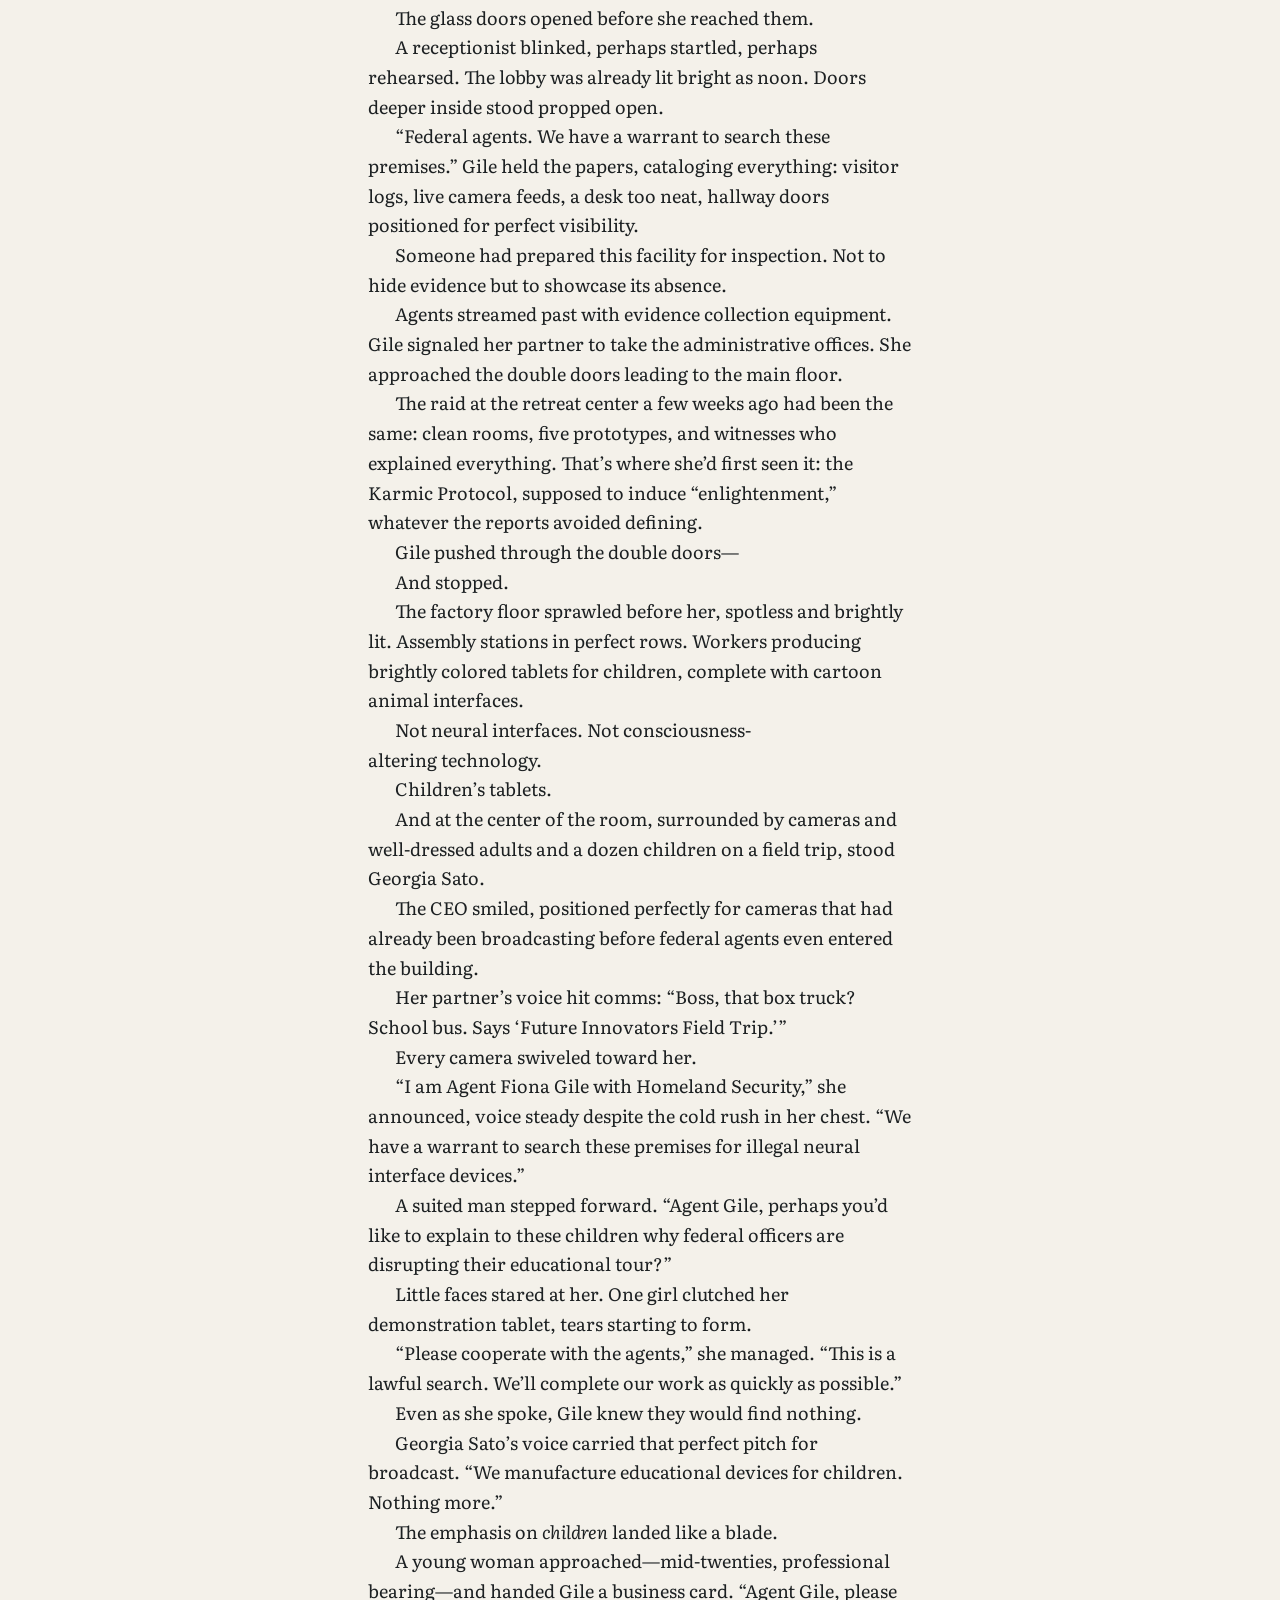
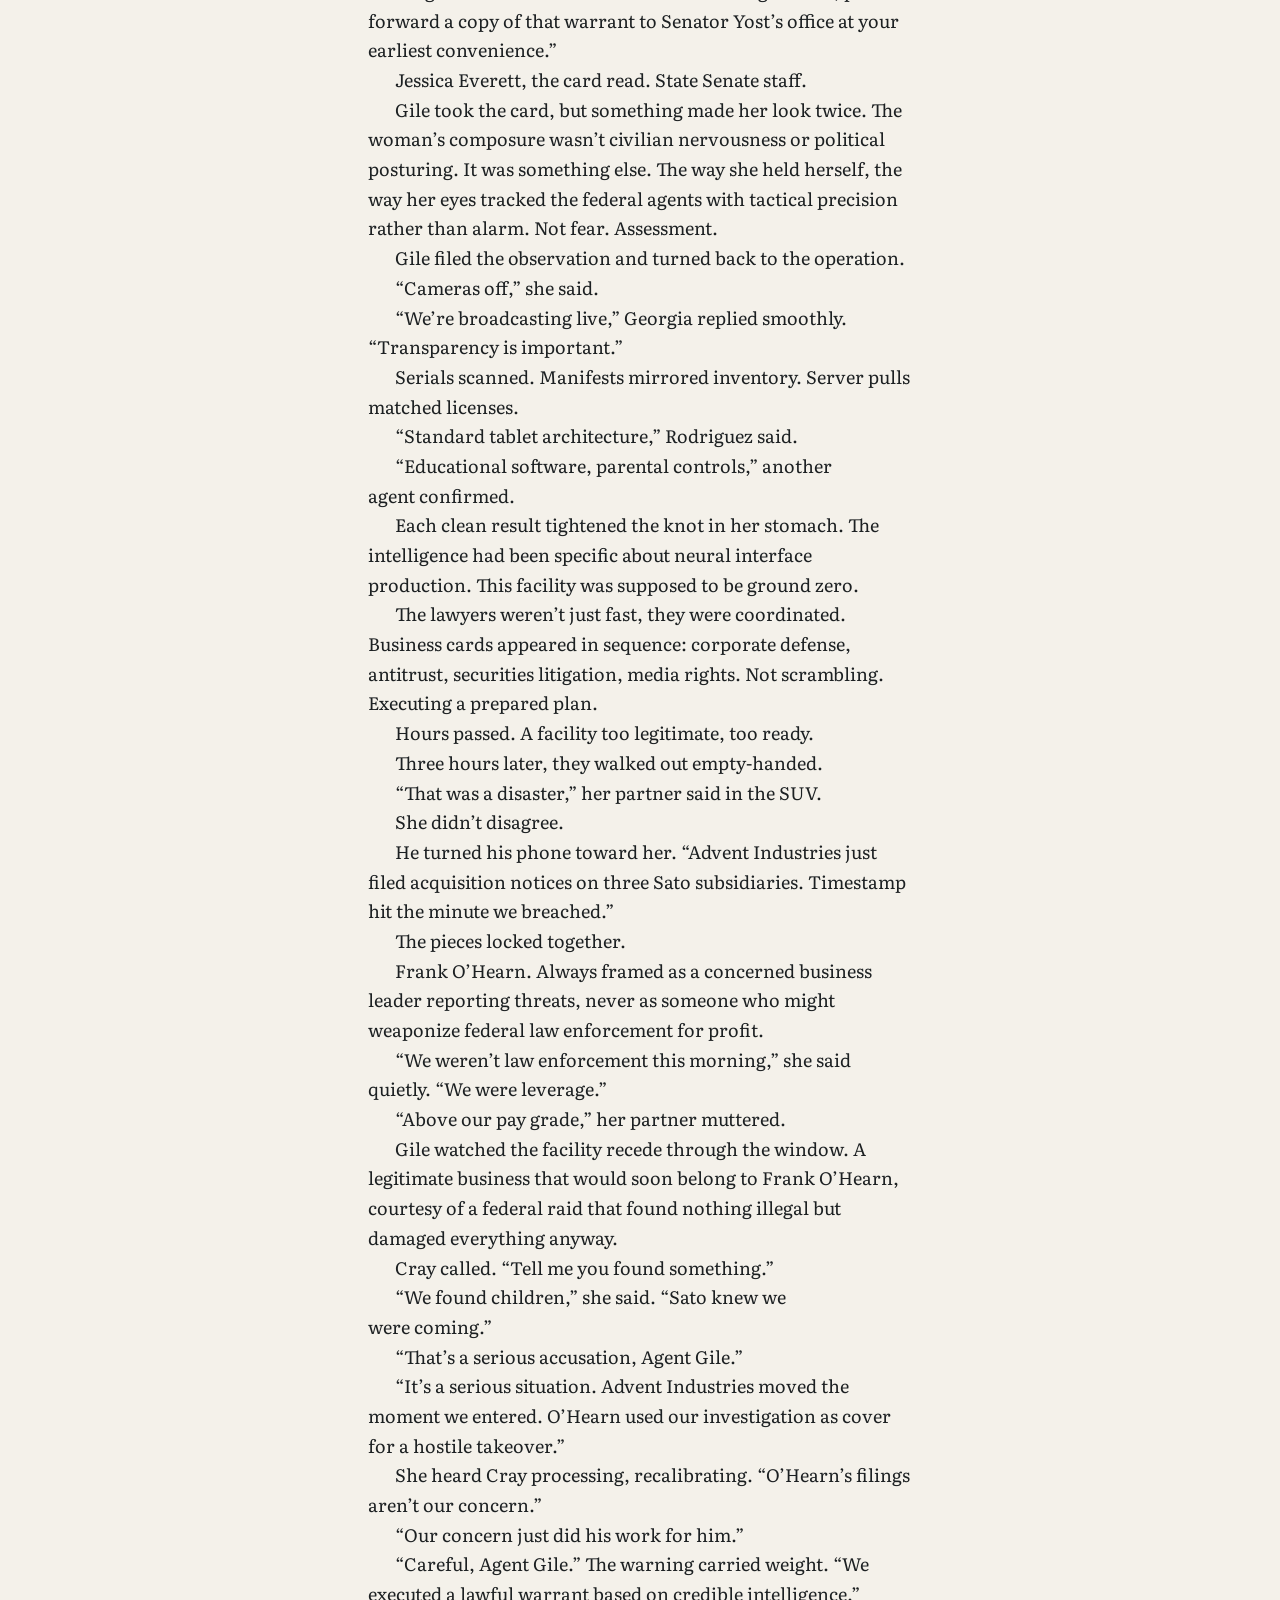
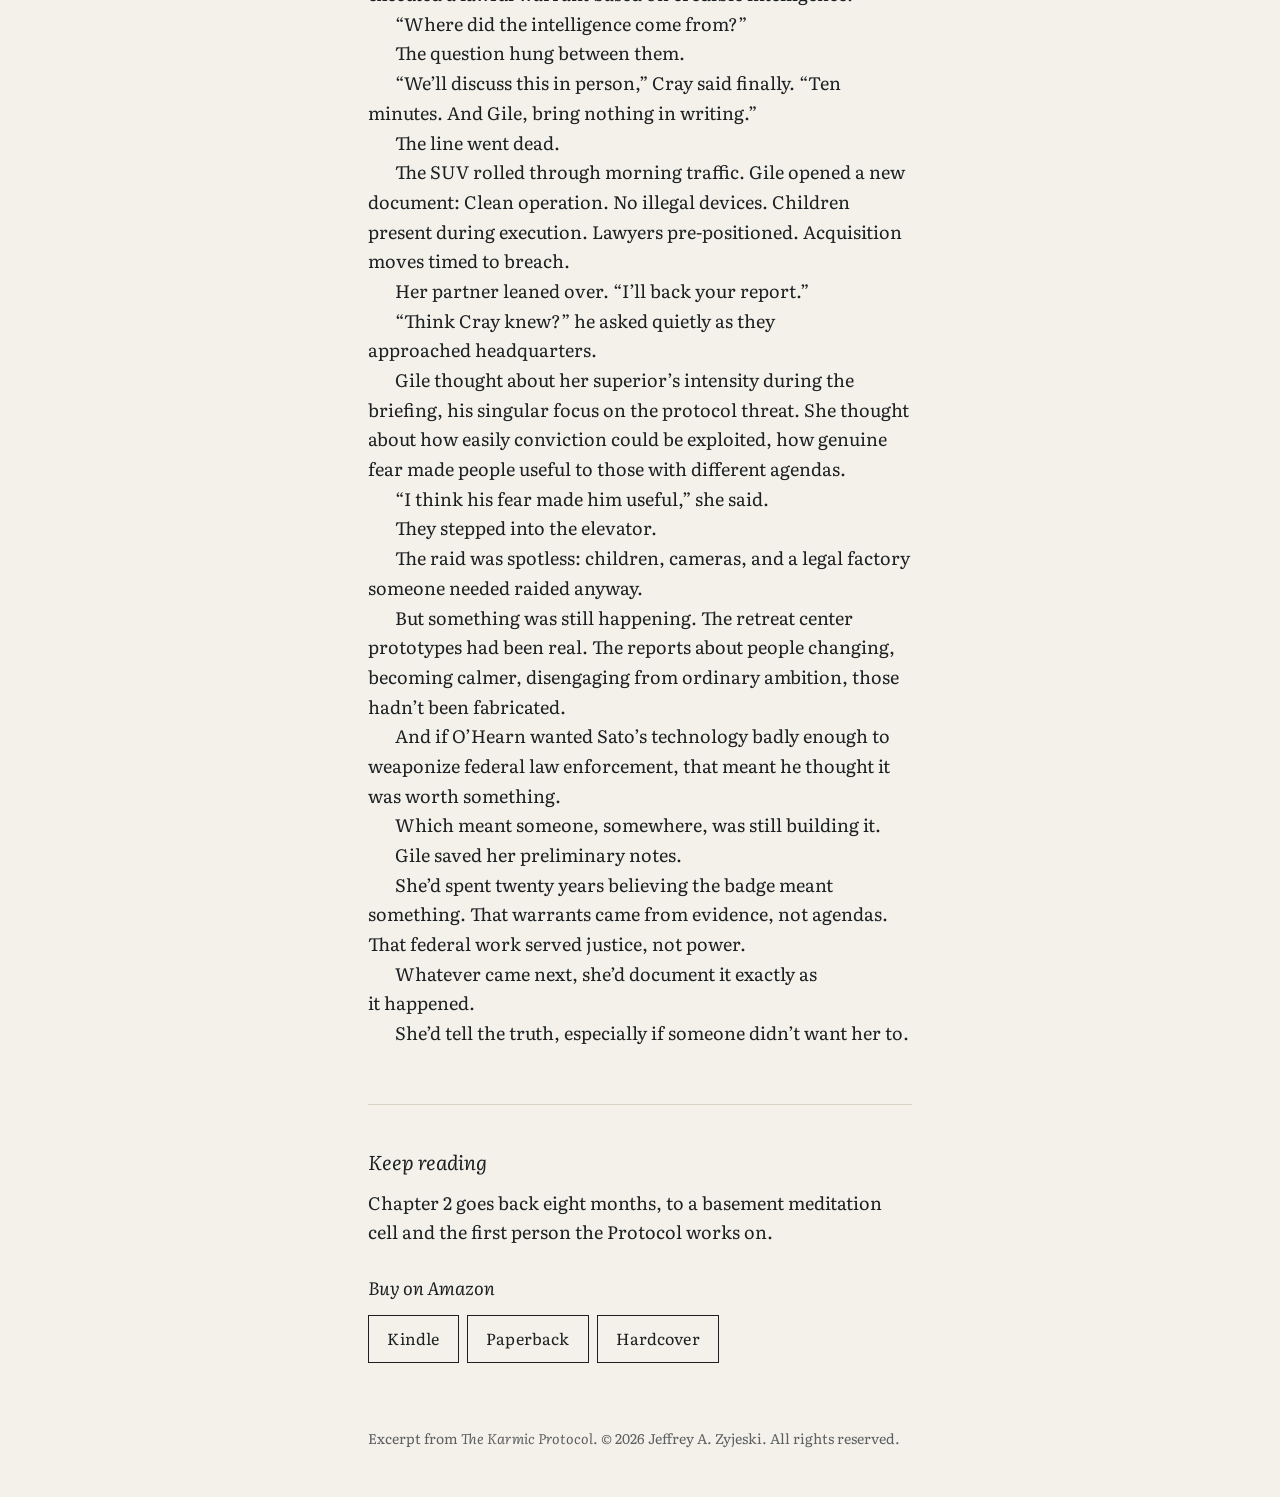
==== commit b8779beb: "Excerpt: sync Chapter 1 with the corrected interior Period after 'rehearsed', 'cataloging', 'a few w" ====
--- a/chapter-one.html
+++ b/chapter-one.html
@@ -57,11 +57,11 @@
         <p>Agents flowed into position. Not guns-out—intelligence suggested no resistance—but careful, practiced, ready.</p>
         <p>“Let’s move,” she ordered.</p>
         <p>The glass doors opened before she reached them.</p>
-        <p>A receptionist blinked, perhaps startled, perhaps rehearsed? The lobby was already lit bright as noon. Doors deeper inside stood propped open.</p>
-        <p>“Federal agents. We have a warrant to search these premises.” Gile held the papers, cataloguing everything: visitor logs, live camera feeds, a desk too neat, hallway doors positioned for perfect visibility.</p>
+        <p>A receptionist blinked, perhaps startled, perhaps rehearsed. The lobby was already lit bright as noon. Doors deeper inside stood propped open.</p>
+        <p>“Federal agents. We have a warrant to search these premises.” Gile held the papers, cataloging everything: visitor logs, live camera feeds, a desk too neat, hallway doors positioned for perfect visibility.</p>
         <p>Someone had prepared this facility for inspection. Not to hide evidence but to showcase its absence.</p>
         <p>Agents streamed past with evidence collection equipment. Gile signaled her partner to take the administrative offices. She approached the double doors leading to the main floor.</p>
-        <p>The raid at the retreat center three months ago had been the same, clean rooms, five prototypes, and witnesses who explained everything. That’s where she’d first seen it: the Karmic Protocol, supposed to induce “enlightenment,” whatever the reports avoided defining.</p>
+        <p>The raid at the retreat center a few weeks ago had been the same: clean rooms, five prototypes, and witnesses who explained everything. That’s where she’d first seen it: the Karmic Protocol, supposed to induce “enlightenment,” whatever the reports avoided defining.</p>
         <p>Gile pushed through the double doors—</p>
         <p>And stopped.</p>
         <p>The factory floor sprawled before her, spotless and brightly lit. Assembly stations in perfect rows. Workers producing brightly colored tablets for children, complete with cartoon animal interfaces.</p>
@@ -107,13 +107,13 @@
         <p>“Our concern just did his work for him.”</p>
         <p>“Careful, Agent Gile.” The warning carried weight. “We executed a lawful warrant based on credible intelligence.”</p>
         <p>“Where did the intelligence come from?”</p>
-        <p>The question hung between them like a blade.</p>
+        <p>The question hung between them.</p>
         <p>“We’ll discuss this in person,” Cray said finally. “Ten minutes. And Gile, bring nothing in writing.”</p>
         <p>The line went dead.</p>
         <p>The SUV rolled through morning traffic. Gile opened a new document: Clean operation. No illegal devices. Children present during execution. Lawyers pre-positioned. Acquisition moves timed to breach.</p>
         <p>Her partner leaned over. “I’ll back your report.”</p>
         <p>“Think Cray knew?” he asked quietly as they approached headquarters.</p>
-        <p>Gile thought about her superior’s intensity during the briefing, his singular focus on the Protocol threat. She thought about how easily conviction could be exploited, how genuine fear made people useful to those with different agendas.</p>
+        <p>Gile thought about her superior’s intensity during the briefing, his singular focus on the protocol threat. She thought about how easily conviction could be exploited, how genuine fear made people useful to those with different agendas.</p>
         <p>“I think his fear made him useful,” she said.</p>
         <p>They stepped into the elevator.</p>
         <p>The raid was spotless: children, cameras, and a legal factory someone needed raided anyway.</p>
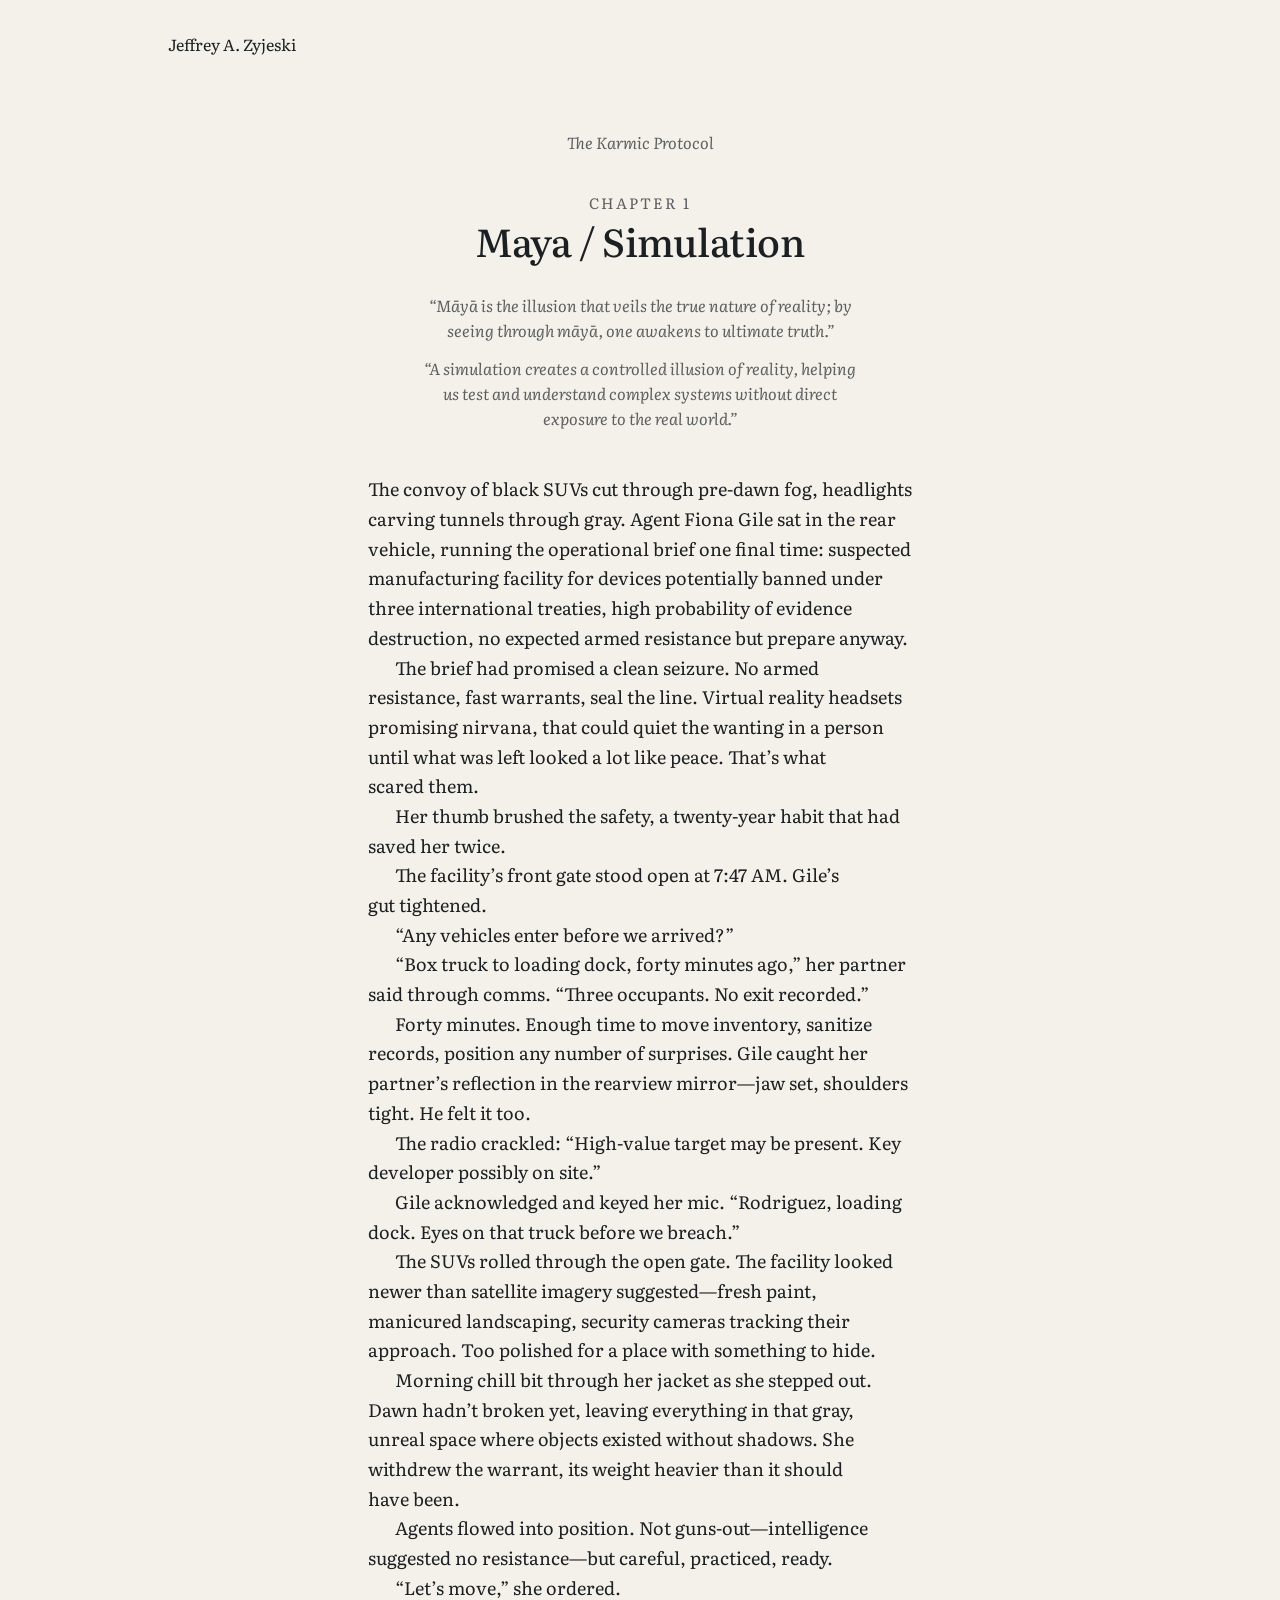
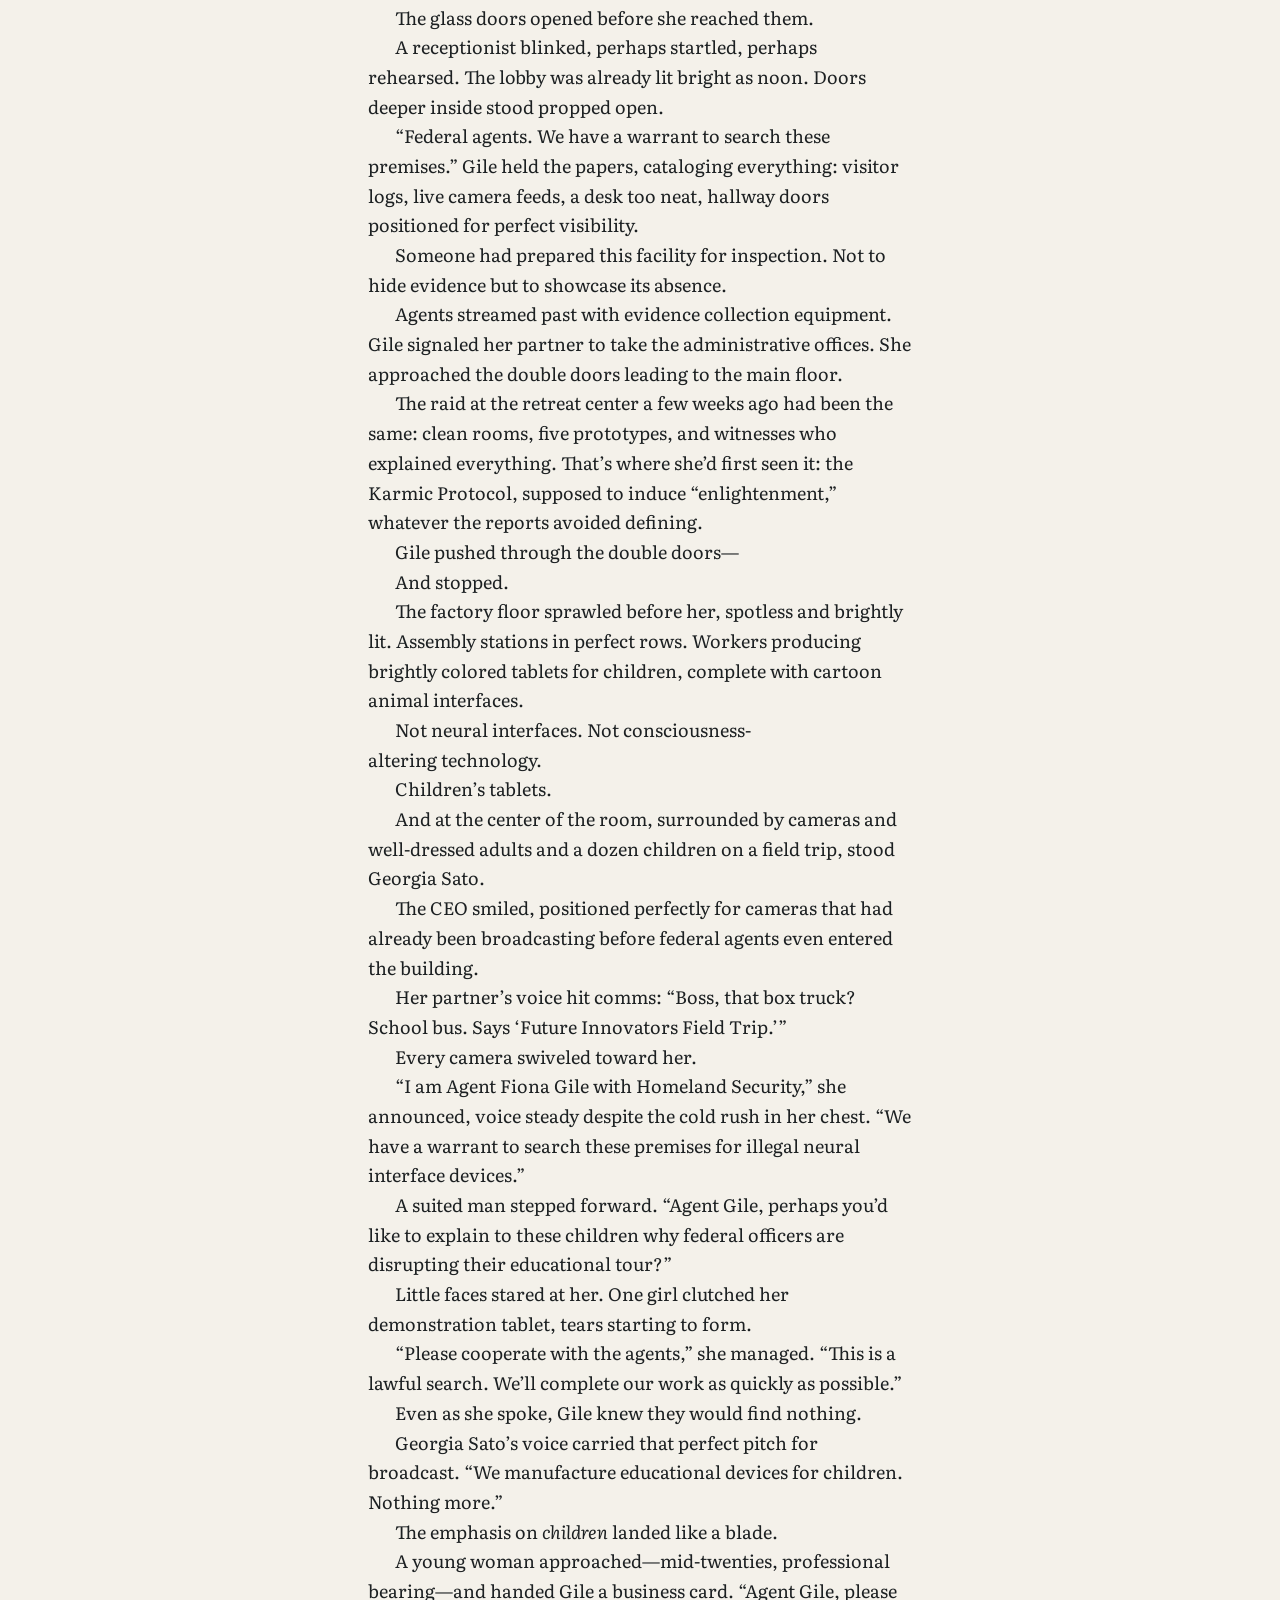
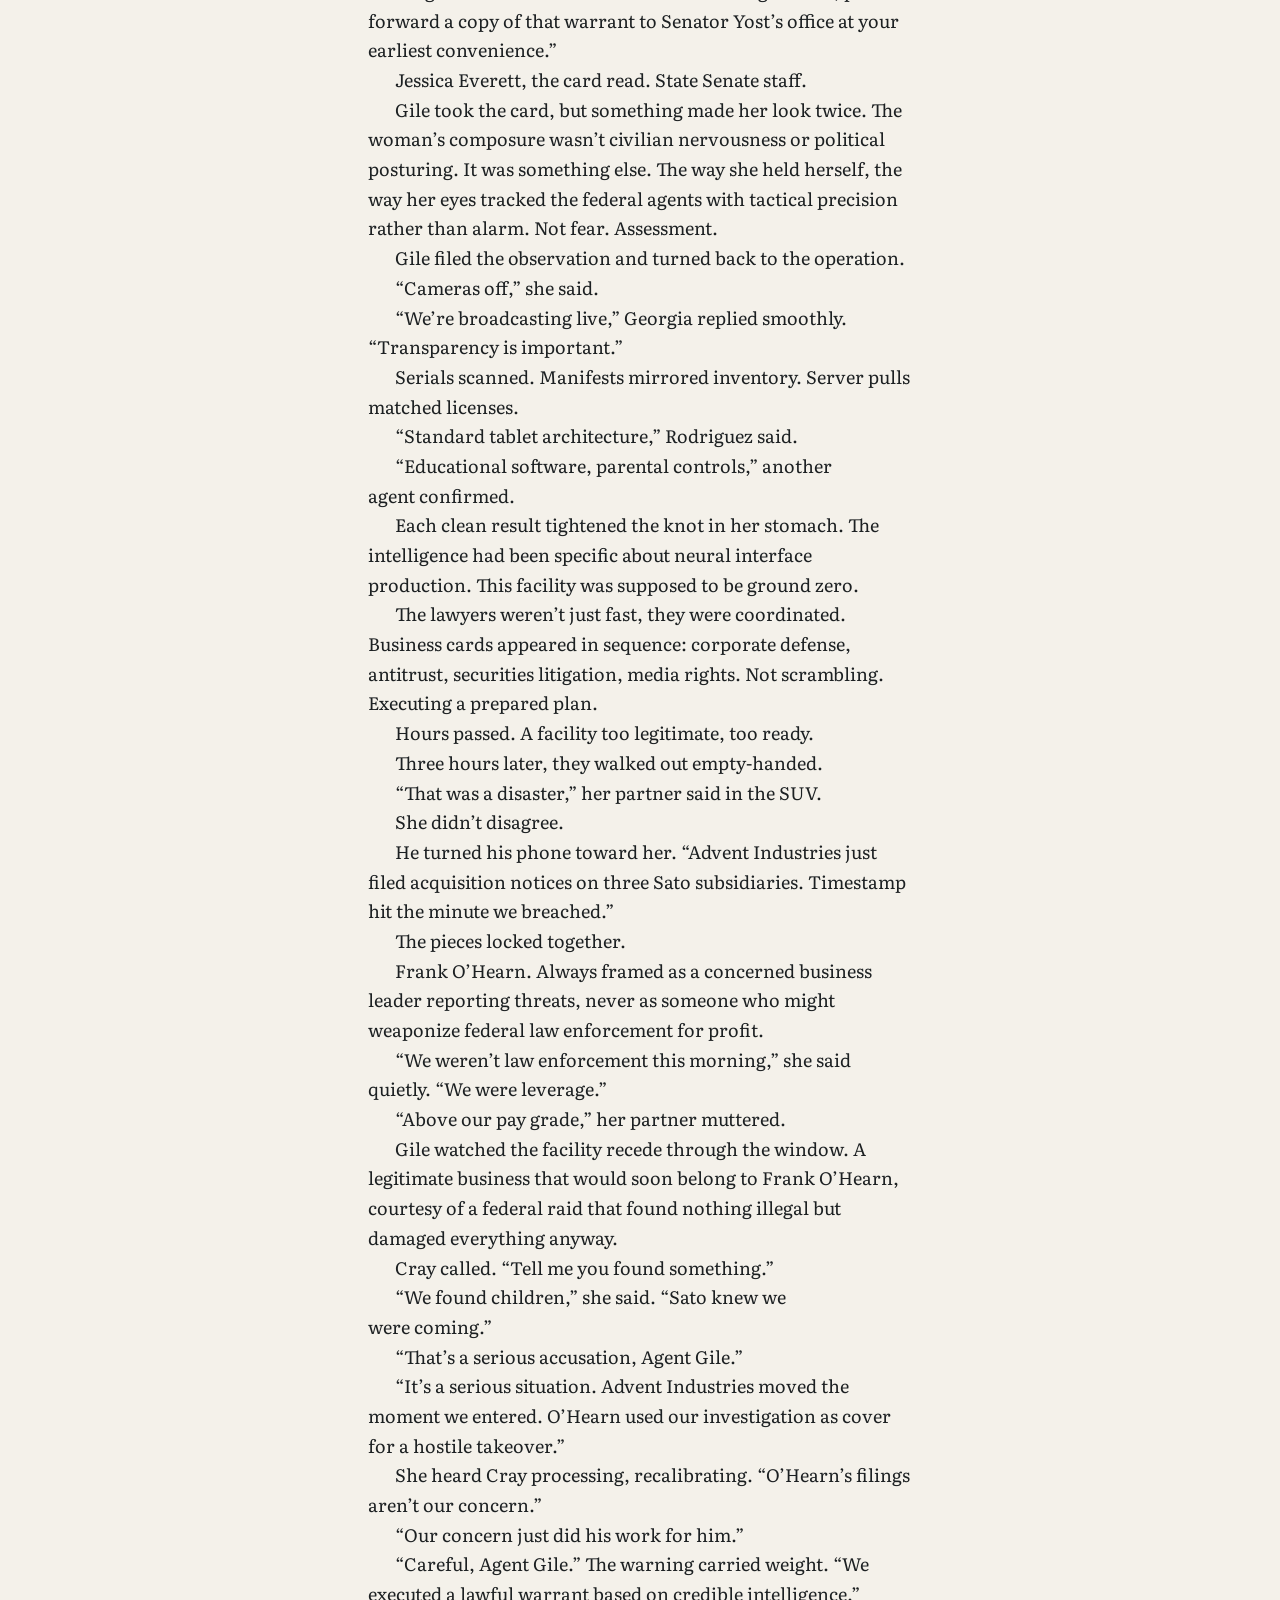
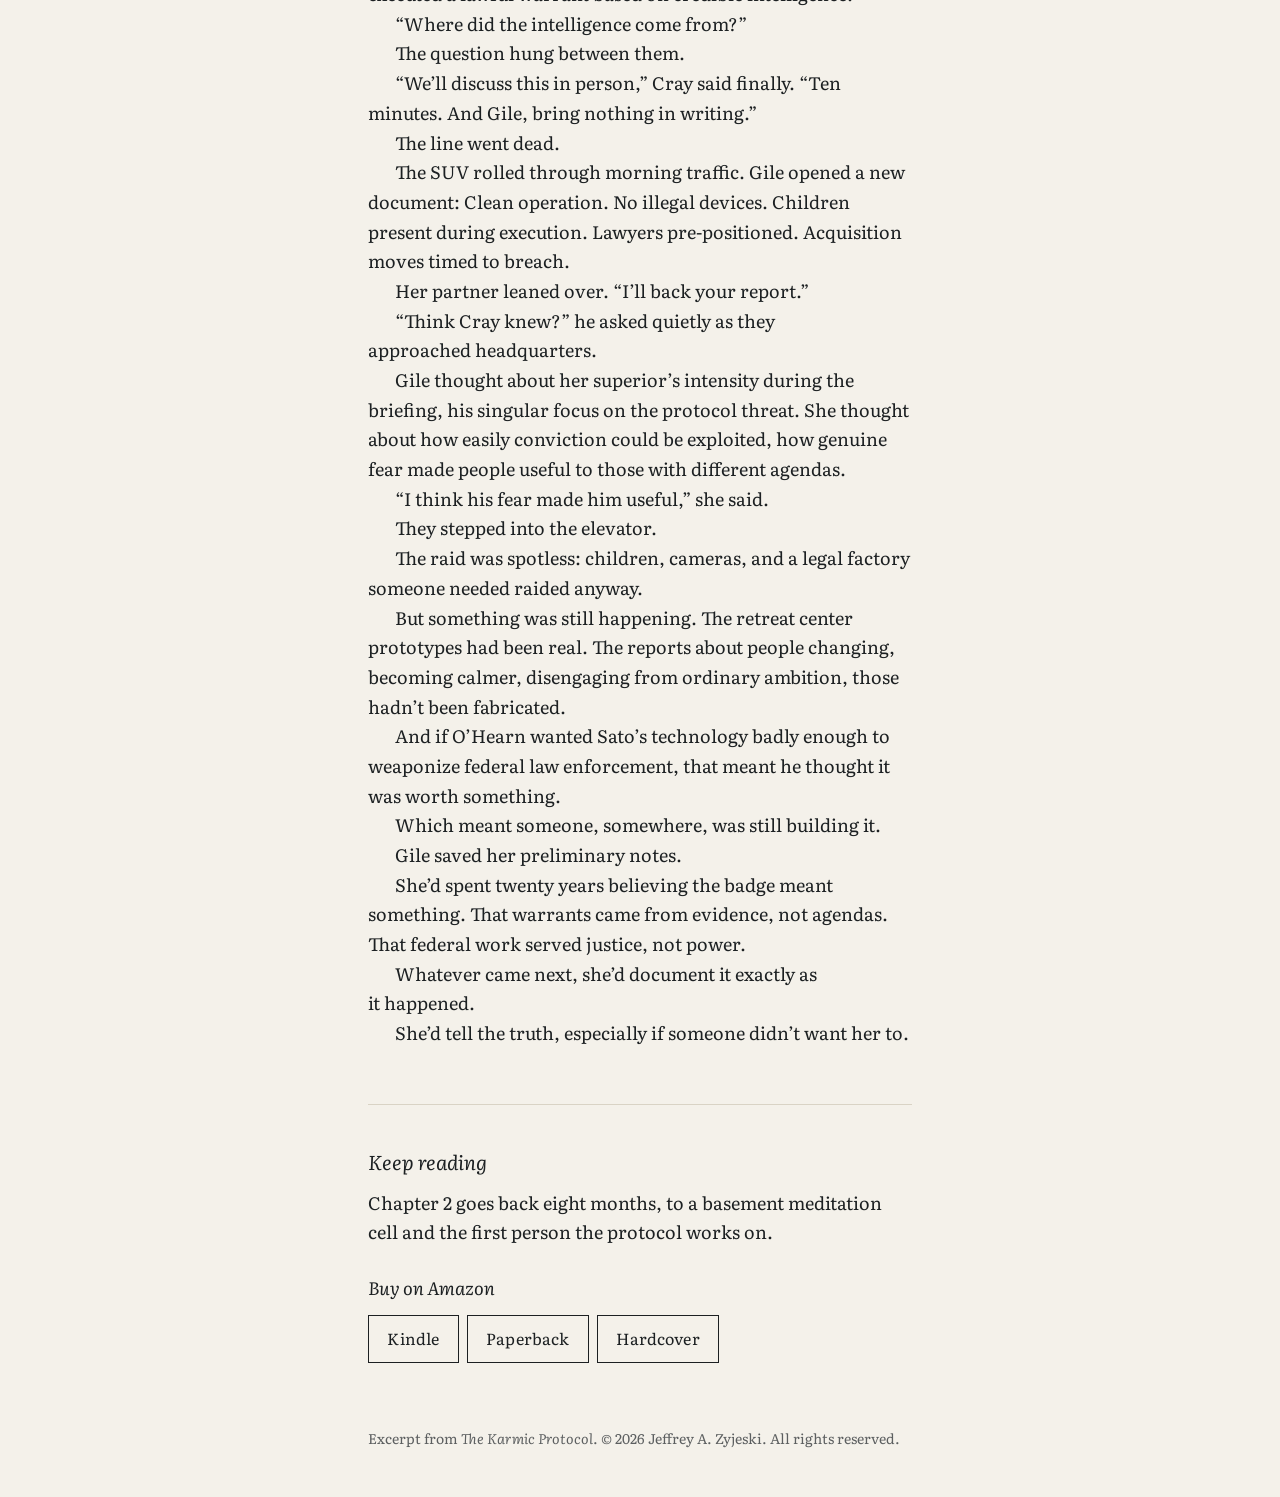
==== commit 359409c8: "Lowercase standalone 'protocol' to match the corrected interior Co-Authored-By: Claude Opus 5.5 <nor" ====
--- a/chapter-one.html
+++ b/chapter-one.html
@@ -128,7 +128,7 @@
 
     <section class="chapter-end" aria-labelledby="keep-reading">
       <h2 id="keep-reading">Keep reading</h2>
-      <p>Chapter 2 goes back eight months, to a basement meditation cell and the first person the Protocol works on.</p>
+      <p>Chapter 2 goes back eight months, to a basement meditation cell and the first person the protocol works on.</p>
       <div class="buy">
         <p class="buy-label">Buy on Amazon</p>
         <ul class="formats">
